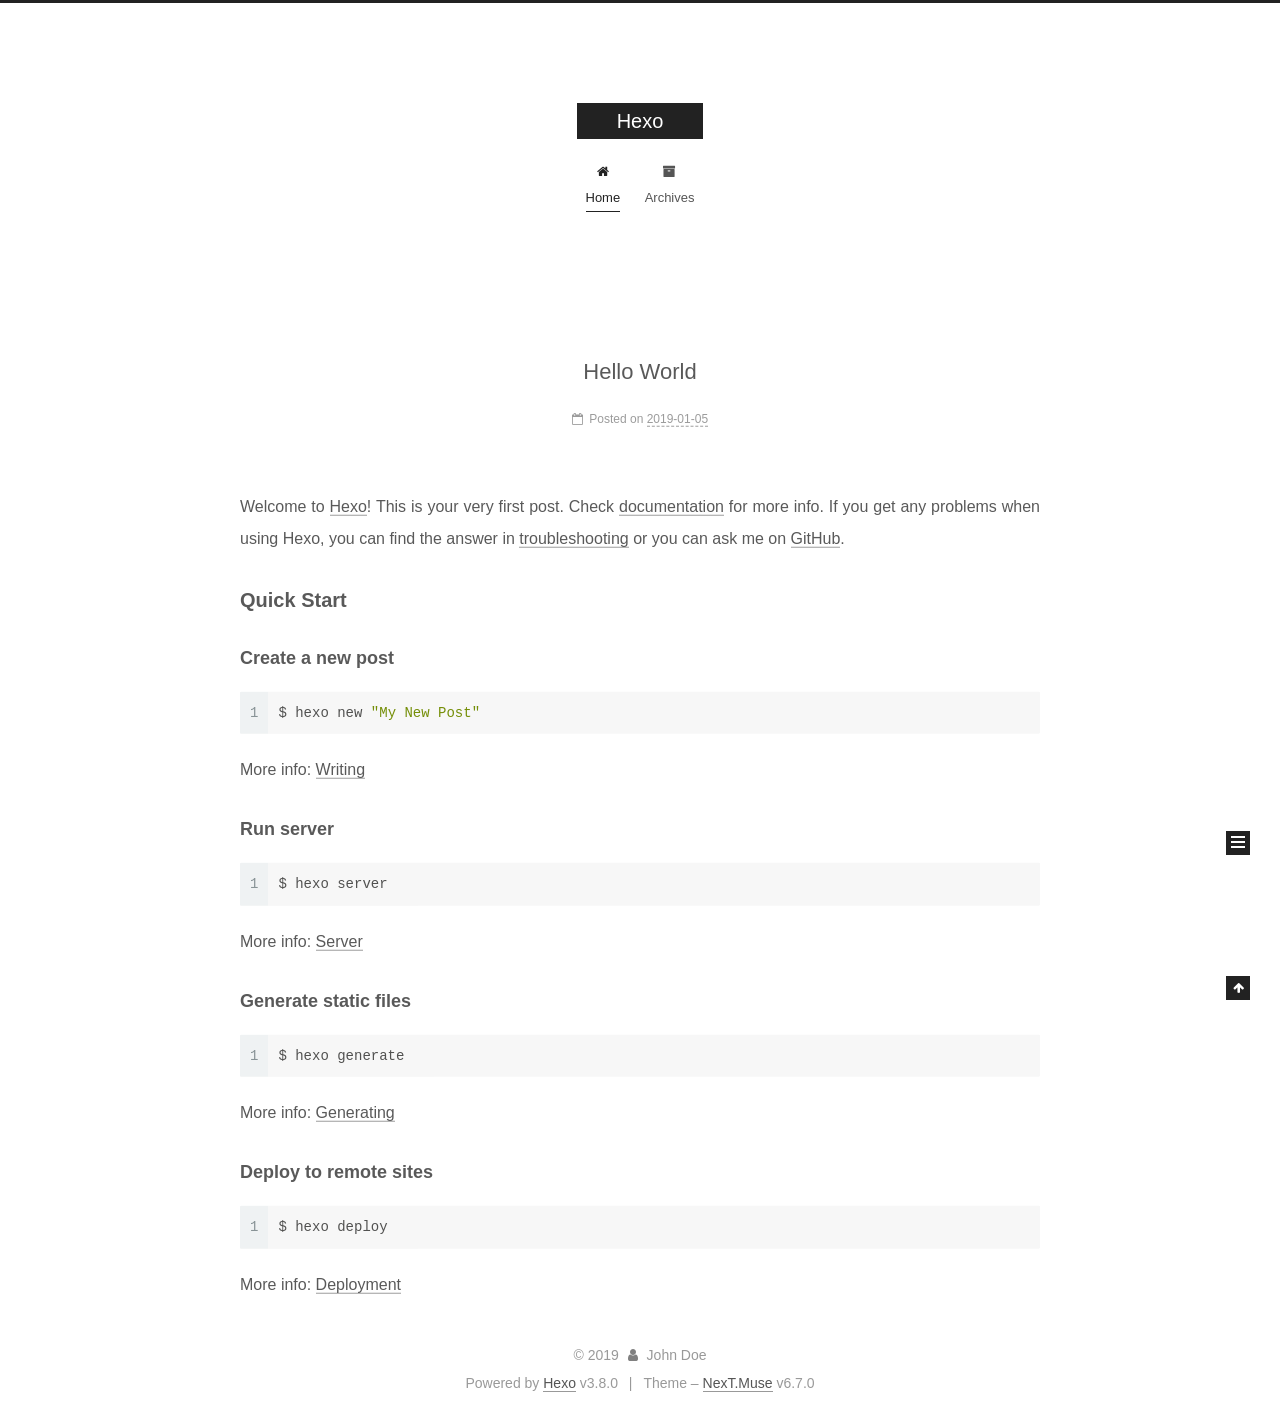
==== index.html @ eac7c45c "Site updated: 2019-01-05 22:39:52" ====
<!DOCTYPE html>












  


<html class="theme-next muse use-motion" lang="">
<head><meta name="generator" content="Hexo 3.8.0">
  <meta charset="UTF-8">
<meta http-equiv="X-UA-Compatible" content="IE=edge">
<meta name="viewport" content="width=device-width, initial-scale=1, maximum-scale=2">
<meta name="theme-color" content="#222">


























<link rel="stylesheet" href="/lib/font-awesome/css/font-awesome.min.css?v=4.6.2">

<link rel="stylesheet" href="/css/main.css?v=6.7.0">


  <link rel="apple-touch-icon" sizes="180x180" href="/images/apple-touch-icon-next.png?v=6.7.0">


  <link rel="icon" type="image/png" sizes="32x32" href="/images/favicon-32x32-next.png?v=6.7.0">


  <link rel="icon" type="image/png" sizes="16x16" href="/images/favicon-16x16-next.png?v=6.7.0">


  <link rel="mask-icon" href="/images/logo.svg?v=6.7.0" color="#222">







<script id="hexo.configurations">
  var NexT = window.NexT || {};
  var CONFIG = {
    root: '/',
    scheme: 'Muse',
    version: '6.7.0',
    sidebar: {"position":"left","display":"post","offset":12,"b2t":false,"scrollpercent":false,"onmobile":false},
    fancybox: false,
    fastclick: false,
    lazyload: false,
    tabs: true,
    motion: {"enable":true,"async":false,"transition":{"post_block":"fadeIn","post_header":"slideDownIn","post_body":"slideDownIn","coll_header":"slideLeftIn","sidebar":"slideUpIn"}},
    algolia: {
      applicationID: '',
      apiKey: '',
      indexName: '',
      hits: {"per_page":10},
      labels: {"input_placeholder":"Search for Posts","hits_empty":"We didn't find any results for the search: ${query}","hits_stats":"${hits} results found in ${time} ms"}
    }
  };
</script>


  




  <meta property="og:type" content="website">
<meta property="og:title" content="Hexo">
<meta property="og:url" content="http://yoursite.com/index.html">
<meta property="og:site_name" content="Hexo">
<meta property="og:locale" content="default">
<meta name="twitter:card" content="summary">
<meta name="twitter:title" content="Hexo">






  <link rel="canonical" href="http://yoursite.com/">



<script id="page.configurations">
  CONFIG.page = {
    sidebar: "",
  };
</script>

  <title>Hexo</title>
  












  <noscript>
  <style>
  .use-motion .motion-element,
  .use-motion .brand,
  .use-motion .menu-item,
  .sidebar-inner,
  .use-motion .post-block,
  .use-motion .pagination,
  .use-motion .comments,
  .use-motion .post-header,
  .use-motion .post-body,
  .use-motion .collection-title { opacity: initial; }

  .use-motion .logo,
  .use-motion .site-title,
  .use-motion .site-subtitle {
    opacity: initial;
    top: initial;
  }

  .use-motion .logo-line-before i { left: initial; }
  .use-motion .logo-line-after i { right: initial; }
  </style>
</noscript>

</head>

<body itemscope="" itemtype="http://schema.org/WebPage" lang="default">

  
  
    
  

  <div class="container sidebar-position-left 
  page-home">
    <div class="headband"></div>

    <header id="header" class="header" itemscope="" itemtype="http://schema.org/WPHeader">
      <div class="header-inner"><div class="site-brand-wrapper">
  <div class="site-meta">
    

    <div class="custom-logo-site-title">
      <a href="/" class="brand" rel="start">
        <span class="logo-line-before"><i></i></span>
        <span class="site-title">Hexo</span>
        <span class="logo-line-after"><i></i></span>
      </a>
    </div>
    
    
  </div>

  <div class="site-nav-toggle">
    <button aria-label="Toggle navigation bar">
      <span class="btn-bar"></span>
      <span class="btn-bar"></span>
      <span class="btn-bar"></span>
    </button>
  </div>
</div>



<nav class="site-nav">
  
    <ul id="menu" class="menu">
      
        
        
        
          
          <li class="menu-item menu-item-home menu-item-active">

    
    
    
      
    

    

    <a href="/" rel="section"><i class="menu-item-icon fa fa-fw fa-home"></i> <br>Home</a>

  </li>
        
        
        
          
          <li class="menu-item menu-item-archives">

    
    
    
      
    

    

    <a href="/archives/" rel="section"><i class="menu-item-icon fa fa-fw fa-archive"></i> <br>Archives</a>

  </li>

      
      
    </ul>
  

  
    

  

  
</nav>



  



</div>
    </header>

    


    <main id="main" class="main">
      <div class="main-inner">
        <div class="content-wrap">
          
          <div id="content" class="content">
            
  <section id="posts" class="posts-expand">
    
      

  

  
  
  

  

  <article class="post post-type-normal" itemscope="" itemtype="http://schema.org/Article">
  
  
  
  <div class="post-block">
    <link itemprop="mainEntityOfPage" href="http://yoursite.com/2019/01/05/hello-world/">

    <span hidden itemprop="author" itemscope="" itemtype="http://schema.org/Person">
      <meta itemprop="name" content="John Doe">
      <meta itemprop="description" content="">
      <meta itemprop="image" content="/images/avatar.gif">
    </span>

    <span hidden itemprop="publisher" itemscope="" itemtype="http://schema.org/Organization">
      <meta itemprop="name" content="Hexo">
    </span>

    
      <header class="post-header">

        
        
          <h1 class="post-title" itemprop="name headline">
                
                
                <a href="/2019/01/05/hello-world/" class="post-title-link" itemprop="url">Hello World</a>
              
            
          </h1>
        

        <div class="post-meta">
          <span class="post-time">

            
            
            

            
              <span class="post-meta-item-icon">
                <i class="fa fa-calendar-o"></i>
              </span>
              
                <span class="post-meta-item-text">Posted on</span>
              

              
                
              

              <time title="Created: 2019-01-05 22:12:46" itemprop="dateCreated datePublished" datetime="2019-01-05T22:12:46+08:00">2019-01-05</time>
            

            
          </span>

          

          
            
          

          
          

          

          

          

        </div>
      </header>
    

    
    
    
    <div class="post-body" itemprop="articleBody">

      
      

      
        
          
            <p>Welcome to <a href="https://hexo.io/" target="_blank" rel="noopener">Hexo</a>! This is your very first post. Check <a href="https://hexo.io/docs/" target="_blank" rel="noopener">documentation</a> for more info. If you get any problems when using Hexo, you can find the answer in <a href="https://hexo.io/docs/troubleshooting.html" target="_blank" rel="noopener">troubleshooting</a> or you can ask me on <a href="https://github.com/hexojs/hexo/issues" target="_blank" rel="noopener">GitHub</a>.</p>
<h2 id="Quick-Start"><a href="#Quick-Start" class="headerlink" title="Quick Start"></a>Quick Start</h2><h3 id="Create-a-new-post"><a href="#Create-a-new-post" class="headerlink" title="Create a new post"></a>Create a new post</h3><figure class="highlight bash"><table><tr><td class="gutter"><pre><span class="line">1</span><br></pre></td><td class="code"><pre><span class="line">$ hexo new <span class="string">"My New Post"</span></span><br></pre></td></tr></table></figure>
<p>More info: <a href="https://hexo.io/docs/writing.html" target="_blank" rel="noopener">Writing</a></p>
<h3 id="Run-server"><a href="#Run-server" class="headerlink" title="Run server"></a>Run server</h3><figure class="highlight bash"><table><tr><td class="gutter"><pre><span class="line">1</span><br></pre></td><td class="code"><pre><span class="line">$ hexo server</span><br></pre></td></tr></table></figure>
<p>More info: <a href="https://hexo.io/docs/server.html" target="_blank" rel="noopener">Server</a></p>
<h3 id="Generate-static-files"><a href="#Generate-static-files" class="headerlink" title="Generate static files"></a>Generate static files</h3><figure class="highlight bash"><table><tr><td class="gutter"><pre><span class="line">1</span><br></pre></td><td class="code"><pre><span class="line">$ hexo generate</span><br></pre></td></tr></table></figure>
<p>More info: <a href="https://hexo.io/docs/generating.html" target="_blank" rel="noopener">Generating</a></p>
<h3 id="Deploy-to-remote-sites"><a href="#Deploy-to-remote-sites" class="headerlink" title="Deploy to remote sites"></a>Deploy to remote sites</h3><figure class="highlight bash"><table><tr><td class="gutter"><pre><span class="line">1</span><br></pre></td><td class="code"><pre><span class="line">$ hexo deploy</span><br></pre></td></tr></table></figure>
<p>More info: <a href="https://hexo.io/docs/deployment.html" target="_blank" rel="noopener">Deployment</a></p>

          
        
      
    </div>

    

    
    
    

    

    
      
    
    

    

    <footer class="post-footer">
      

      

      

      
      
        <div class="post-eof"></div>
      
    </footer>
  </div>
  
  
  
  </article>


    
  </section>

  


          </div>
          

        </div>
        
          
  
  <div class="sidebar-toggle">
    <div class="sidebar-toggle-line-wrap">
      <span class="sidebar-toggle-line sidebar-toggle-line-first"></span>
      <span class="sidebar-toggle-line sidebar-toggle-line-middle"></span>
      <span class="sidebar-toggle-line sidebar-toggle-line-last"></span>
    </div>
  </div>

  <aside id="sidebar" class="sidebar">
    
    <div class="sidebar-inner">

      

      

      <div class="site-overview-wrap sidebar-panel sidebar-panel-active">
        <div class="site-overview">
          <div class="site-author motion-element" itemprop="author" itemscope="" itemtype="http://schema.org/Person">
            
              <p class="site-author-name" itemprop="name">John Doe</p>
              <p class="site-description motion-element" itemprop="description"></p>
          </div>

          
            <nav class="site-state motion-element">
              
                <div class="site-state-item site-state-posts">
                
                  <a href="/archives/">
                
                    <span class="site-state-item-count">1</span>
                    <span class="site-state-item-name">posts</span>
                  </a>
                </div>
              

              

              
            </nav>
          

          

          

          

          
          

          
            
          
          

        </div>
      </div>

      

      

    </div>
  </aside>


        
      </div>
    </main>

    <footer id="footer" class="footer">
      <div class="footer-inner">
        <div class="copyright">&copy; <span itemprop="copyrightYear">2019</span>
  <span class="with-love" id="animate">
    <i class="fa fa-user"></i>
  </span>
  <span class="author" itemprop="copyrightHolder">John Doe</span>

  

  
</div>


  <div class="powered-by">Powered by <a href="https://hexo.io" class="theme-link" rel="noopener" target="_blank">Hexo</a> v3.8.0</div>



  <span class="post-meta-divider">|</span>



  <div class="theme-info">Theme – <a href="https://theme-next.org" class="theme-link" rel="noopener" target="_blank">NexT.Muse</a> v6.7.0</div>




        







        
      </div>
    </footer>

    
      <div class="back-to-top">
        <i class="fa fa-arrow-up"></i>
        
      </div>
    

    

    

    
  </div>

  

<script>
  if (Object.prototype.toString.call(window.Promise) !== '[object Function]') {
    window.Promise = null;
  }
</script>


























  
  <script src="/lib/jquery/index.js?v=2.1.3"></script>

  
  <script src="/lib/velocity/velocity.min.js?v=1.2.1"></script>

  
  <script src="/lib/velocity/velocity.ui.min.js?v=1.2.1"></script>


  


  <script src="/js/src/utils.js?v=6.7.0"></script>

  <script src="/js/src/motion.js?v=6.7.0"></script>



  
  

  

  


  <script src="/js/src/bootstrap.js?v=6.7.0"></script>



  



  











  





  

  

  

  

  

  

  

  

  

  

  

  

  

</body>
</html>
---- css/main.css ----
/* normalize.css v3.0.2 | MIT License | git.io/normalize */
html {
  font-family: sans-serif; /* 1 */
  -ms-text-size-adjust: 100%; /* 2 */
  -webkit-text-size-adjust: 100%; /* 2 */
}
body {
  margin: 0;
}
article,
aside,
details,
figcaption,
figure,
footer,
header,
hgroup,
main,
menu,
nav,
section,
summary {
  display: block;
}
audio,
canvas,
progress,
video {
  display: inline-block; /* 1 */
  vertical-align: baseline; /* 2 */
}
audio:not([controls]) {
  display: none;
  height: 0;
}
[hidden],
template {
  display: none;
}
a {
  background-color: transparent;
}
a:active,
a:hover {
  outline: 0;
}
abbr[title] {
  border-bottom: 1px dotted;
}
b,
strong {
  font-weight: bold;
}
dfn {
  font-style: italic;
}
h1 {
  font-size: 2em;
  margin: 0.67em 0;
}
mark {
  background: #ff0;
  color: #000;
}
small {
  font-size: 80%;
}
sub,
sup {
  font-size: 75%;
  line-height: 0;
  position: relative;
  vertical-align: baseline;
}
sup {
  top: -0.5em;
}
sub {
  bottom: -0.25em;
}
img {
  border: 0;
}
svg:not(:root) {
  overflow: hidden;
}
figure {
  margin: 1em 40px;
}
hr {
  -moz-box-sizing: content-box;
  box-sizing: content-box;
  height: 0;
}
pre {
  overflow: auto;
}
code,
kbd,
pre,
samp {
  font-family: monospace, monospace;
  font-size: 1em;
}
button,
input,
optgroup,
select,
textarea {
  color: inherit; /* 1 */
  font: inherit; /* 2 */
  margin: 0; /* 3 */
}
button {
  overflow: visible;
}
button,
select {
  text-transform: none;
}
button,
html input[type="button"],
input[type="reset"],
input[type="submit"] {
  -webkit-appearance: button; /* 2 */
  cursor: pointer; /* 3 */
}
button[disabled],
html input[disabled] {
  cursor: default;
}
button::-moz-focus-inner,
input::-moz-focus-inner {
  border: 0;
  padding: 0;
}
input {
  line-height: normal;
}
input[type="checkbox"],
input[type="radio"] {
  box-sizing: border-box; /* 1 */
  padding: 0; /* 2 */
}
input[type="number"]::-webkit-inner-spin-button,
input[type="number"]::-webkit-outer-spin-button {
  height: auto;
}
input[type="search"] {
  -webkit-appearance: textfield; /* 1 */
  -moz-box-sizing: content-box;
  -webkit-box-sizing: content-box; /* 2 */
  box-sizing: content-box;
}
input[type="search"]::-webkit-search-cancel-button,
input[type="search"]::-webkit-search-decoration {
  -webkit-appearance: none;
}
fieldset {
  border: 1px solid #c0c0c0;
  margin: 0 2px;
  padding: 0.35em 0.625em 0.75em;
}
legend {
  border: 0; /* 1 */
  padding: 0; /* 2 */
}
textarea {
  overflow: auto;
}
optgroup {
  font-weight: bold;
}
table {
  border-collapse: collapse;
  border-spacing: 0;
}
td,
th {
  padding: 0;
}
::selection {
  background: #262a30;
  color: #fff;
}
body {
  position: relative;
  font-family: 'Lato', "PingFang SC", "Microsoft YaHei", sans-serif;
  font-size: 14px;
  line-height: 2;
  color: #555;
  background: #fff;
}
@media (max-width: 767px) {
  body {
    padding-right: 0 !important;
  }
}
@media (min-width: 768px) and (max-width: 991px) {
  body {
    padding-right: 0 !important;
  }
}
@media (min-width: 1200px) {
  body {
    font-size: 16px;
  }
}
h1,
h2,
h3,
h4,
h5,
h6 {
  margin: 0;
  padding: 0;
  font-weight: bold;
  line-height: 1.5;
  font-family: 'Lato', "PingFang SC", "Microsoft YaHei", sans-serif;
}
h1,
h2,
h3,
h4,
h5,
h6 {
  margin: 20px 0 15px;
}
h1 {
  font-size: 22px;
}
h1 code {
  font-size: 22px;
}
@media (max-width: 767px) {
  h1 {
    font-size: 18px;
  }
  h1 code {
    font-size: 18px;
  }
}
h2 {
  font-size: 20px;
}
h2 code {
  font-size: 20px;
}
@media (max-width: 767px) {
  h2 {
    font-size: 16px;
  }
  h2 code {
    font-size: 16px;
  }
}
h3 {
  font-size: 18px;
}
h3 code {
  font-size: 18px;
}
@media (max-width: 767px) {
  h3 {
    font-size: 14px;
  }
  h3 code {
    font-size: 14px;
  }
}
h4 {
  font-size: 16px;
}
h4 code {
  font-size: 16px;
}
@media (max-width: 767px) {
  h4 {
    font-size: 12px;
  }
  h4 code {
    font-size: 12px;
  }
}
h5 {
  font-size: 14px;
}
h5 code {
  font-size: 14px;
}
@media (max-width: 767px) {
  h5 {
    font-size: 10px;
  }
  h5 code {
    font-size: 10px;
  }
}
h6 {
  font-size: 12px;
}
h6 code {
  font-size: 12px;
}
@media (max-width: 767px) {
  h6 {
    font-size: 8px;
  }
  h6 code {
    font-size: 8px;
  }
}
p {
  margin: 0 0 20px 0;
}
a,
span.exturl {
  overflow-wrap: break-word;
  word-wrap: break-word;
  background-color: transparent;
  color: #555;
  text-decoration: none;
  outline: none;
  border-bottom: 1px solid #999;
  cursor: pointer;
}
a:hover,
span.exturl:hover {
  color: #222;
  border-bottom-color: #222;
}
blockquote {
  margin: 0;
  padding: 0;
}
img {
  display: block;
  margin: auto;
  max-width: 100%;
  height: auto;
}
hr {
  margin: 40px 0;
  height: 3px;
  border: none;
  background-color: #ddd;
  background-image: repeating-linear-gradient(-45deg, #fff, #fff 4px, transparent 4px, transparent 8px);
}
blockquote {
  padding: 0 15px;
  color: #666;
  border-left: 4px solid #ddd;
}
blockquote cite::before {
  content: "-";
  padding: 0 5px;
}
dt {
  font-weight: 700;
}
dd {
  margin: 0;
  padding: 0;
}
kbd {
  border: 1px solid #ccc;
  border-radius: 0.2em;
  box-shadow: 0.1em 0.1em 0.2em rgba(0,0,0,0.1);
  background-color: #f9f9f9;
  font-family: inherit;
  background-image: -webkit-linear-gradient(top, #eee, #fff, #eee);
  padding: 0.1em 0.3em;
  white-space: nowrap;
}
.text-left {
  text-align: left;
}
.text-center {
  text-align: center;
}
.text-right {
  text-align: right;
}
.text-justify {
  text-align: justify;
}
.text-nowrap {
  white-space: nowrap;
}
.text-lowercase {
  text-transform: lowercase;
}
.text-uppercase {
  text-transform: uppercase;
}
.text-capitalize {
  text-transform: capitalize;
}
.center-block {
  display: block;
  margin-left: auto;
  margin-right: auto;
}
.clearfix:before,
.clearfix:after {
  content: " ";
  display: table;
}
.clearfix:after {
  clear: both;
}
.pullquote {
  width: 45%;
}
.pullquote.left {
  float: left;
  margin-left: 5px;
  margin-right: 10px;
}
.pullquote.right {
  float: right;
  margin-left: 10px;
  margin-right: 5px;
}
.affix.affix.affix {
  position: fixed;
}
.translation {
  margin-top: -20px;
  font-size: 14px;
  color: #999;
}
.scrollbar-measure {
  width: 100px;
  height: 100px;
  overflow: scroll;
  position: absolute;
  top: -9999px;
}
.use-motion .motion-element {
  opacity: 0;
}
table {
  margin: 20px 0;
  width: 100%;
  border-collapse: collapse;
  border-spacing: 0;
  border: 1px solid #ddd;
  font-size: 14px;
  word-break: break-all;
}
table>tbody>tr:nth-of-type(odd) {
  background-color: #f9f9f9;
}
table>tbody>tr:hover {
  background-color: #f5f5f5;
}
caption,
th,
td {
  padding: 8px;
  text-align: left;
  vertical-align: middle;
  font-weight: normal;
}
th,
td {
  border-bottom: 3px solid #ddd;
  border-right: 1px solid #eee;
}
th {
  padding-bottom: 10px;
  font-weight: 700;
}
td {
  border-bottom-width: 1px;
}
html,
body {
  height: 100%;
}
.container {
  position: relative;
  min-height: 100%;
}
.header-inner {
  margin: 0 auto;
  padding: 100px 0 70px;
  width: 700px;
}
@media (min-width: 1200px) {
  .container .header-inner {
    width: 800px;
  }
}
@media (min-width: 1600px) {
  .container .header-inner {
    width: 900px;
  }
}
.main-inner {
  margin: 0 auto;
  width: 700px;
}
@media (min-width: 1200px) {
  .container .main-inner {
    width: 800px;
  }
}
@media (min-width: 1600px) {
  .container .main-inner {
    width: 900px;
  }
}
.footer {
  padding: 20px 0;
}
.footer-inner {
  box-sizing: border-box;
  margin: 0px auto;
  width: 700px;
}
@media (min-width: 1200px) {
  .container .footer-inner {
    width: 800px;
  }
}
@media (min-width: 1600px) {
  .container .footer-inner {
    width: 900px;
  }
}
pre,
.highlight {
  overflow: auto;
  margin: 20px 0;
  padding: 0;
  font-size: 14px;
  color: #4d4d4c;
  background: #f7f7f7;
  line-height: 1.6;
}
pre,
code {
  font-family: consolas, Menlo, "PingFang SC", "Microsoft YaHei", monospace;
}
code {
  overflow-wrap: break-word;
  word-wrap: break-word;
  padding: 2px 4px;
  color: #555;
  background: #eee;
  border-radius: 3px;
  font-size: 14px;
}
pre {
  padding: 10px;
}
pre code {
  padding: 0;
  color: #4d4d4c;
  background: none;
  text-shadow: none;
}
.highlight {
  border-radius: 1px;
}
.highlight pre {
  border: none;
  margin: 0;
  padding: 10px 0;
}
.highlight table {
  margin: 0;
  width: auto;
  border: none;
}
.highlight td {
  border: none;
  padding: 0;
}
.highlight figcaption {
  font-size: 1em;
  color: #4d4d4c;
  line-height: 1em;
  margin-bottom: 1em;
  margin: 0em;
  padding: 0.5em;
  background: #eee;
  border-bottom: 1px solid #e9e9e9;
}
.highlight figcaption:before,
.highlight figcaption:after {
  content: " ";
  display: table;
}
.highlight figcaption:after {
  clear: both;
}
.highlight figcaption a {
  float: right;
  color: #4d4d4c;
}
.highlight figcaption a:hover {
  border-bottom-color: #4d4d4c;
}
.highlight .gutter pre {
  padding-left: 10px;
  padding-right: 10px;
  color: #869194;
  text-align: right;
  background-color: #eff2f3;
}
.highlight .code pre {
  width: 100%;
  padding-left: 10px;
  padding-right: 10px;
  background-color: #f7f7f7;
}
.highlight .line {
  height: 20px;
}
.gutter {
  -webkit-user-select: none;
  -moz-user-select: none;
  -ms-user-select: none;
  user-select: none;
}
.gist table {
  width: auto;
}
.gist table td {
  border: none;
}
pre .deletion {
  background: #fdd;
}
pre .addition {
  background: #dfd;
}
pre .meta {
  color: #8959a8;
}
pre .comment {
  color: #8e908c;
}
pre .variable,
pre .attribute,
pre .tag,
pre .name,
pre .regexp,
pre .ruby .constant,
pre .xml .tag .title,
pre .xml .pi,
pre .xml .doctype,
pre .html .doctype,
pre .css .id,
pre .css .class,
pre .css .pseudo {
  color: #c82829;
}
pre .number,
pre .preprocessor,
pre .built_in,
pre .builtin-name,
pre .literal,
pre .params,
pre .constant,
pre .command {
  color: #f5871f;
}
pre .ruby .class .title,
pre .css .rules .attribute,
pre .string,
pre .symbol,
pre .value,
pre .inheritance,
pre .header,
pre .ruby .symbol,
pre .xml .cdata,
pre .special,
pre .formula {
  color: #718c00;
}
pre .title,
pre .css .hexcolor {
  color: #3e999f;
}
pre .function,
pre .python .decorator,
pre .python .title,
pre .ruby .function .title,
pre .ruby .title .keyword,
pre .perl .sub,
pre .javascript .title,
pre .coffeescript .title {
  color: #4271ae;
}
pre .keyword,
pre .javascript .function {
  color: #8959a8;
}
.posts-expand .post-body img.full-image {
  border: none;
}
.blockquote-center,
.page-home .post-type-quote blockquote,
.page-post-detail .post-type-quote blockquote {
  position: relative;
  margin: 40px 0;
  padding: 0;
  border-left: none;
  text-align: center;
}
.blockquote-center::before,
.page-home .post-type-quote blockquote::before,
.page-post-detail .post-type-quote blockquote::before,
.blockquote-center::after,
.page-home .post-type-quote blockquote::after,
.page-post-detail .post-type-quote blockquote::after {
  position: absolute;
  content: ' ';
  display: block;
  width: 100%;
  height: 24px;
  opacity: 0.2;
  background-repeat: no-repeat;
  background-position: 0 -6px;
  background-size: 22px 22px;
}
.blockquote-center::before,
.page-home .post-type-quote blockquote::before,
.page-post-detail .post-type-quote blockquote::before {
  top: -20px;
  background-image: url("../images/quote-l.svg");
  border-top: 1px solid #ccc;
}
.blockquote-center::after,
.page-home .post-type-quote blockquote::after,
.page-post-detail .post-type-quote blockquote::after {
  bottom: -20px;
  background-image: url("../images/quote-r.svg");
  border-bottom: 1px solid #ccc;
  background-position: 100% 8px;
}
.blockquote-center p,
.page-home .post-type-quote blockquote p,
.page-post-detail .post-type-quote blockquote p,
.blockquote-center div,
.page-home .post-type-quote blockquote div,
.page-post-detail .post-type-quote blockquote div {
  text-align: center;
}
.post .post-body .group-picture img {
  box-sizing: border-box;
  padding: 0 3px;
  border: none;
}
.post .group-picture-row {
  overflow: hidden;
  margin-top: 6px;
}
.post .group-picture-row:first-child {
  margin-top: 0;
}
.post .group-picture-column {
  float: left;
}
.page-post-detail .post-body .group-picture-column {
  float: none;
  margin-top: 10px;
  width: auto !important;
}
.page-post-detail .post-body .group-picture-column img {
  margin: 0 auto;
}
.page-archive .group-picture-container {
  overflow: hidden;
}
.page-archive .group-picture-row {
  float: left;
}
.page-archive .group-picture-row:first-child {
  margin-top: 6px;
}
.page-archive .group-picture-column {
  max-width: 150px;
  max-height: 150px;
}
.post-body .note {
  position: relative;
  padding: 15px;
  margin-bottom: 20px;
  border: 1px solid #eee;
  border-left-width: 5px;
  border-radius: 3px;
}
.post-body .note h2,
.post-body .note h3,
.post-body .note h4,
.post-body .note h5,
.post-body .note h6 {
  margin-top: 0;
  margin-bottom: 0;
  border-bottom: initial;
  padding-top: 0 !important;
}
.post-body .note p:first-child,
.post-body .note ul:first-child,
.post-body .note ol:first-child,
.post-body .note table:first-child,
.post-body .note pre:first-child,
.post-body .note blockquote:first-child {
  margin-top: 0;
}
.post-body .note p:last-child,
.post-body .note ul:last-child,
.post-body .note ol:last-child,
.post-body .note table:last-child,
.post-body .note pre:last-child,
.post-body .note blockquote:last-child {
  margin-bottom: 0;
}
.post-body .note.default {
  border-left-color: #777;
}
.post-body .note.default h2,
.post-body .note.default h3,
.post-body .note.default h4,
.post-body .note.default h5,
.post-body .note.default h6 {
  color: #777;
}
.post-body .note.primary {
  border-left-color: #6f42c1;
}
.post-body .note.primary h2,
.post-body .note.primary h3,
.post-body .note.primary h4,
.post-body .note.primary h5,
.post-body .note.primary h6 {
  color: #6f42c1;
}
.post-body .note.info {
  border-left-color: #428bca;
}
.post-body .note.info h2,
.post-body .note.info h3,
.post-body .note.info h4,
.post-body .note.info h5,
.post-body .note.info h6 {
  color: #428bca;
}
.post-body .note.success {
  border-left-color: #5cb85c;
}
.post-body .note.success h2,
.post-body .note.success h3,
.post-body .note.success h4,
.post-body .note.success h5,
.post-body .note.success h6 {
  color: #5cb85c;
}
.post-body .note.warning {
  border-left-color: #f0ad4e;
}
.post-body .note.warning h2,
.post-body .note.warning h3,
.post-body .note.warning h4,
.post-body .note.warning h5,
.post-body .note.warning h6 {
  color: #f0ad4e;
}
.post-body .note.danger {
  border-left-color: #d9534f;
}
.post-body .note.danger h2,
.post-body .note.danger h3,
.post-body .note.danger h4,
.post-body .note.danger h5,
.post-body .note.danger h6 {
  color: #d9534f;
}
.post-body .label {
  display: inline;
  padding: 0 2px;
  white-space: nowrap;
}
.post-body .label.default {
  background-color: #f0f0f0;
}
.post-body .label.primary {
  background-color: #efe6f7;
}
.post-body .label.info {
  background-color: #e5f2f8;
}
.post-body .label.success {
  background-color: #e7f4e9;
}
.post-body .label.warning {
  background-color: #fcf6e1;
}
.post-body .label.danger {
  background-color: #fae8eb;
}
.post-body .tabs {
  position: relative;
  display: block;
  margin-bottom: 20px;
  padding-top: 10px;
}
.post-body .tabs ul.nav-tabs {
  margin: 0;
  padding: 0;
  display: flex;
  margin-bottom: -1px;
}
@media (max-width: 413px) {
  .post-body .tabs ul.nav-tabs {
    display: block;
    margin-bottom: 5px;
  }
}
.post-body .tabs ul.nav-tabs li.tab {
  list-style-type: none !important;
  margin: 0 0.25em 0 0;
  border-top: 3px solid transparent;
  border-left: 1px solid transparent;
  border-right: 1px solid transparent;
}
@media (max-width: 413px) {
  .post-body .tabs ul.nav-tabs li.tab {
    margin: initial;
    border-top: 1px solid transparent;
    border-left: 3px solid transparent;
    border-right: 1px solid transparent;
    border-bottom: 1px solid transparent;
  }
}
.post-body .tabs ul.nav-tabs li.tab a {
  outline: 0;
  border-bottom: initial;
  display: block;
  line-height: 1.8em;
  padding: 0.25em 0.75em;
  transition-duration: 0.2s;
  transition-timing-function: ease-out;
  transition-delay: 0s;
}
.post-body .tabs ul.nav-tabs li.tab a i {
  width: 1.285714285714286em;
}
.post-body .tabs ul.nav-tabs li.tab.active {
  border-top: 3px solid #fc6423;
  border-left: 1px solid #ddd;
  border-right: 1px solid #ddd;
  background-color: #fff;
}
@media (max-width: 413px) {
  .post-body .tabs ul.nav-tabs li.tab.active {
    border-top: 1px solid #ddd;
    border-left: 3px solid #fc6423;
    border-right: 1px solid #ddd;
    border-bottom: 1px solid #ddd;
  }
}
.post-body .tabs ul.nav-tabs li.tab.active a {
  cursor: default;
  color: #555;
}
.post-body .tabs .tab-content {
  background-color: #fff;
}
.post-body .tabs .tab-content .tab-pane {
  border: 1px solid #ddd;
  padding: 20px 20px 0 20px;
}
.post-body .tabs .tab-content .tab-pane:not(.active) {
  display: none !important;
}
.post-body .tabs .tab-content .tab-pane.active {
  display: block !important;
}
.btn {
  display: inline-block;
  padding: 0 20px;
  font-size: 14px;
  color: #fff;
  background: #222;
  border: 2px solid #222;
  text-decoration: none;
  border-radius: 0;
  transition-property: background-color;
  transition-duration: 0.2s;
  transition-timing-function: ease-in-out;
  transition-delay: 0s;
  line-height: 2;
}
.btn:hover {
  border-color: #222;
  color: #222;
  background: #fff;
}
.btn +.btn {
  margin: 0 0 8px 8px;
}
.btn .fa-fw {
  width: 1.285714285714286em;
  text-align: left;
}
.btn-bar {
  display: block;
  width: 22px;
  height: 2px;
  background: #555;
  border-radius: 1px;
}
.btn-bar+.btn-bar {
  margin-top: 4px;
}
.pagination {
  margin: 120px 0 40px;
  text-align: center;
  border-top: 1px solid #eee;
}
.page-number-basic,
.pagination .prev,
.pagination .next,
.pagination .page-number,
.pagination .space {
  display: inline-block;
  position: relative;
  top: -1px;
  margin: 0 10px;
  padding: 0 11px;
}
@media (max-width: 767px) {
  .page-number-basic,
  .pagination .prev,
  .pagination .next,
  .pagination .page-number,
  .pagination .space {
    margin: 0 5px;
  }
}
.pagination .prev,
.pagination .next,
.pagination .page-number {
  border-bottom: 0;
  border-top: 1px solid #eee;
  transition-property: border-color;
  transition-duration: 0.2s;
  transition-timing-function: ease-in-out;
  transition-delay: 0s;
}
.pagination .prev:hover,
.pagination .next:hover,
.pagination .page-number:hover {
  border-top-color: #222;
}
.pagination .space {
  padding: 0;
  margin: 0;
}
.pagination .prev {
  margin-left: 0;
}
.pagination .next {
  margin-right: 0;
}
.pagination .page-number.current {
  color: #fff;
  background: #ccc;
  border-top-color: #ccc;
}
@media (max-width: 767px) {
  .pagination {
    border-top: none;
  }
  .pagination .prev,
  .pagination .next,
  .pagination .page-number {
    margin-bottom: 10px;
    border-top: 0;
    border-bottom: 1px solid #eee;
    padding: 0 10px;
  }
  .pagination .prev:hover,
  .pagination .next:hover,
  .pagination .page-number:hover {
    border-bottom-color: #222;
  }
}
.comments {
  margin: 60px 20px 0;
}
.tag-cloud {
  text-align: center;
}
.tag-cloud a {
  display: inline-block;
  margin: 10px;
}
.tag-cloud a:hover {
  color: #222 !important;
}
.back-to-top {
  box-sizing: border-box;
  position: fixed;
  bottom: -100px;
  right: 30px;
  z-index: 1050;
  padding: 0 6px;
  width: 24px;
  background: #222;
  font-size: 12px;
  opacity: 1;
  color: #fff;
  cursor: pointer;
  text-align: center;
  -webkit-transform: translateZ(0);
  transition-property: bottom;
  transition-duration: 0.2s;
  transition-timing-function: ease-in-out;
  transition-delay: 0s;
}
@media (min-width: 768px) and (max-width: 991px) {
  .back-to-top {
    display: none !important;
  }
}
@media (max-width: 767px) {
  .back-to-top {
    display: none !important;
  }
}
.back-to-top.back-to-top-on {
  bottom: 19px;
}
.header {
  background: transparent;
}
.header-inner {
  position: relative;
}
.headband {
  height: 3px;
  background: #222;
}
.site-meta {
  margin: 0;
  text-align: center;
}
@media (max-width: 767px) {
  .site-meta {
    text-align: center;
  }
}
.brand {
  position: relative;
  display: inline-block;
  padding: 0 40px;
  color: #fff;
  background: #222;
  border-bottom: none;
}
.brand:hover {
  color: #fff;
}
.logo {
  display: inline-block;
  margin-right: 5px;
  line-height: 36px;
  vertical-align: top;
}
.site-title {
  display: inline-block;
  vertical-align: top;
  line-height: 36px;
  font-size: 20px;
  font-weight: normal;
  font-family: 'Lato', "PingFang SC", "Microsoft YaHei", sans-serif;
}
.site-subtitle {
  margin-top: 10px;
  font-size: 13px;
  color: #999;
}
.use-motion .brand {
  opacity: 0;
}
.use-motion .logo,
.use-motion .site-title,
.use-motion .site-subtitle,
.use-motion .custom-logo-image {
  opacity: 0;
  position: relative;
  top: -10px;
}
.site-nav-toggle {
  display: none;
  position: absolute;
  top: 10px;
  left: 10px;
}
@media (max-width: 767px) {
  .site-nav-toggle {
    display: block;
  }
}
.site-nav-toggle button {
  margin-top: 2px;
  padding: 9px 10px;
  background: transparent;
  border: none;
}
@media (max-width: 767px) {
  .site-nav {
    display: none;
    margin: 0 -10px;
    padding: 0 10px;
    clear: both;
    border-top: 1px solid #ddd;
  }
}
@media (min-width: 768px) and (max-width: 991px) {
  .site-nav {
    display: block !important;
  }
}
@media (min-width: 992px) {
  .site-nav {
    display: block !important;
  }
}
.menu {
  margin-top: 20px;
  padding-left: 0;
  text-align: center;
}
.menu .menu-item {
  display: inline-block;
  margin: 0 10px;
  list-style: none;
}
@media screen and (max-width: 767px) {
  .menu .menu-item {
    margin-top: 10px;
  }
}
.menu .menu-item a,
.menu .menu-item span.exturl {
  display: block;
  font-size: 13px;
  line-height: inherit;
  border-bottom: 1px solid transparent;
  transition-property: border-color;
  transition-duration: 0.2s;
  transition-timing-function: ease-in-out;
  transition-delay: 0s;
}
.menu .menu-item a:hover,
.menu .menu-item span.exturl:hover {
  border-bottom-color: #222;
}
.menu .menu-item .fa {
  margin-right: 5px;
}
.use-motion .menu-item {
  opacity: 0;
}
.post-body {
  overflow-wrap: break-word;
  word-wrap: break-word;
  font-family: 'Lato', "PingFang SC", "Microsoft YaHei", sans-serif;
}
.post-body .exturl .fa {
  font-size: 14px;
  margin-left: 4px;
}
.post-body .fancybox img {
  display: block !important;
  margin: 0 auto;
  cursor: pointer;
  cursor: zoom-in;
  cursor: -webkit-zoom-in;
}
.post-body .image-caption,
.post-body .figure .caption {
  margin: -20px auto 15px;
  text-align: center;
  font-size: 14px;
  color: #999;
  font-weight: bold;
  line-height: 1;
}
.post-sticky-flag {
  display: inline-block;
  font-size: 16px;
  -ms-transform: rotate(30deg);
  -webkit-transform: rotate(30deg);
  -moz-transform: rotate(30deg);
  -ms-transform: rotate(30deg);
  -o-transform: rotate(30deg);
  transform: rotate(30deg);
}
.use-motion .post-block,
.use-motion .pagination,
.use-motion .comments {
  opacity: 0;
}
.use-motion .post-header {
  opacity: 0;
}
.use-motion .post-body {
  opacity: 0;
}
.use-motion .collection-title {
  opacity: 0;
}
.posts-expand {
  padding-top: 40px;
}
@media (max-width: 767px) {
  .posts-expand {
    margin: 0 20px;
  }
  .post-body pre .gutter pre {
    padding-right: 10px;
  }
  .post-body .highlight {
    margin-left: 0px;
    margin-right: 0px;
    padding: 0;
  }
  .post-body .highlight .gutter pre {
    padding-right: 10px;
  }
}
@media (min-width: 992px) {
  .posts-expand .post-body {
    text-align: justify;
  }
}
.posts-expand .post-body h2,
.posts-expand .post-body h3,
.posts-expand .post-body h4,
.posts-expand .post-body h5,
.posts-expand .post-body h6 {
  padding-top: 10px;
}
.posts-expand .post-body h2 .header-anchor,
.posts-expand .post-body h3 .header-anchor,
.posts-expand .post-body h4 .header-anchor,
.posts-expand .post-body h5 .header-anchor,
.posts-expand .post-body h6 .header-anchor {
  float: right;
  margin-left: 10px;
  color: #ccc;
  border-bottom-style: none;
  visibility: hidden;
}
.posts-expand .post-body h2 .header-anchor:hover,
.posts-expand .post-body h3 .header-anchor:hover,
.posts-expand .post-body h4 .header-anchor:hover,
.posts-expand .post-body h5 .header-anchor:hover,
.posts-expand .post-body h6 .header-anchor:hover {
  color: inherit;
}
.posts-expand .post-body h2:hover .header-anchor,
.posts-expand .post-body h3:hover .header-anchor,
.posts-expand .post-body h4:hover .header-anchor,
.posts-expand .post-body h5:hover .header-anchor,
.posts-expand .post-body h6:hover .header-anchor {
  visibility: visible;
}
.posts-expand .post-body ul li {
  list-style: circle;
}
.posts-expand .post-body img {
  box-sizing: border-box;
  margin: auto;
  padding: 3px;
  border: 1px solid #ddd;
}
.posts-expand .post-body .fancybox img {
  margin: 0 auto 25px;
}
.posts-expand .post-body img {
  margin: 0 auto 25px;
}
@media (max-width: 767px) {
  .posts-collapse {
    margin: 0 20px;
  }
  .posts-collapse .post-title,
  .posts-collapse .post-meta {
    display: block;
    width: auto;
    text-align: left;
  }
}
.posts-collapse {
  position: relative;
  z-index: 1010;
  margin-left: 55px;
}
.posts-collapse::after {
  content: " ";
  position: absolute;
  top: 20px;
  left: 0;
  margin-left: -2px;
  width: 4px;
  height: 100%;
  background: #f5f5f5;
  z-index: -1;
}
@media (max-width: 767px) {
  .posts-collapse {
    margin: 0 20px;
  }
}
.posts-collapse .collection-title {
  position: relative;
  margin: 60px 0;
}
.posts-collapse .collection-title h1,
.posts-collapse .collection-title h2 {
  margin-left: 20px;
}
.posts-collapse .collection-title small {
  color: #bbb;
  margin-left: 5px;
}
.posts-collapse .collection-title::before {
  content: " ";
  position: absolute;
  left: 0;
  top: 50%;
  margin-left: -4px;
  margin-top: -4px;
  width: 8px;
  height: 8px;
  background: #bbb;
  border-radius: 50%;
}
.posts-collapse .post {
  margin: 30px 0;
}
.posts-collapse .post-header {
  position: relative;
  transition-duration: 0.2s;
  transition-timing-function: ease-in-out;
  transition-delay: 0s;
  transition-property: border;
  border-bottom: 1px dashed #ccc;
}
.posts-collapse .post-header::before {
  content: " ";
  position: absolute;
  left: 0;
  top: 12px;
  width: 6px;
  height: 6px;
  margin-left: -4px;
  background: #bbb;
  border-radius: 50%;
  border: 1px solid #fff;
  transition-duration: 0.2s;
  transition-timing-function: ease-in-out;
  transition-delay: 0s;
  transition-property: background;
}
.posts-collapse .post-header:hover {
  border-bottom-color: #666;
}
.posts-collapse .post-header:hover::before {
  background: #222;
}
.posts-collapse .post-meta {
  position: absolute;
  font-size: 12px;
  left: 20px;
  top: 5px;
}
.posts-collapse .post-comments-count {
  display: none;
}
.posts-collapse .post-title {
  margin-left: 60px;
  font-size: 16px;
  font-weight: normal;
  line-height: inherit;
}
.posts-collapse .post-title::after {
  margin-left: 3px;
  opacity: 0.6;
}
.posts-collapse .post-title a,
.posts-collapse .post-title span.exturl {
  color: #666;
  border-bottom: none;
}
.page-home .post-type-quote .post-header,
.page-post-detail .post-type-quote .post-header,
.page-home .post-type-quote .post-tags,
.page-post-detail .post-type-quote .post-tags {
  display: none;
}
.posts-expand .post-title {
  overflow-wrap: break-word;
  word-wrap: break-word;
  text-align: center;
  font-weight: 400;
}
.posts-expand .post-title-link {
  display: inline-block;
  position: relative;
  color: #555;
  border-bottom: none;
  line-height: 1.2;
  vertical-align: top;
}
.posts-expand .post-title-link::before {
  content: "";
  position: absolute;
  width: 100%;
  height: 2px;
  bottom: 0;
  left: 0;
  background-color: #000;
  visibility: hidden;
  -webkit-transform: scaleX(0);
  -moz-transform: scaleX(0);
  -ms-transform: scaleX(0);
  -o-transform: scaleX(0);
  transform: scaleX(0);
  transition-duration: 0.2s;
  transition-timing-function: ease-in-out;
  transition-delay: 0s;
}
.posts-expand .post-title-link:hover::before {
  visibility: visible;
  -webkit-transform: scaleX(1);
  -moz-transform: scaleX(1);
  -ms-transform: scaleX(1);
  -o-transform: scaleX(1);
  transform: scaleX(1);
}
.posts-expand .post-title-link .fa {
  font-size: 20px;
  margin-left: 5px;
}
.posts-expand .post-meta {
  margin: 3px 0 60px 0;
  color: #999;
  font-family: 'Lato', "PingFang SC", "Microsoft YaHei", sans-serif;
  font-size: 12px;
  text-align: center;
}
.posts-expand .post-meta .post-category-list {
  display: inline-block;
  margin: 0;
  padding: 3px;
}
.posts-expand .post-meta .post-category-list-link {
  color: #999;
}
.posts-expand .post-meta .post-description {
  font-size: 14px;
  margin-top: 2px;
}
.posts-expand .post-meta time {
  border-bottom: 1px dashed #999;
  cursor: help;
}
.post-meta-divider {
  margin: 0 0.5em;
}
.post-meta-item-icon {
  margin-right: 3px;
}
@media (min-width: 768px) and (max-width: 991px) {
  .post-meta-item-icon {
    display: inline-block;
  }
}
@media (max-width: 767px) {
  .post-meta-item-icon {
    display: inline-block;
  }
}
@media (min-width: 768px) and (max-width: 991px) {
  .post-meta-item-text {
    display: none;
  }
}
@media (max-width: 767px) {
  .post-meta-item-text {
    display: none;
  }
}
.post-button {
  margin-top: 40px;
}
.posts-expand .post-tags {
  margin-top: 40px;
  text-align: center;
}
.posts-expand .post-tags a {
  display: inline-block;
  margin-right: 10px;
  font-size: 13px;
}
.post-nav {
  display: table;
  margin-top: 15px;
  width: 100%;
  border-top: 1px solid #eee;
}
.post-nav-divider {
  display: table-cell;
  width: 10%;
}
.post-nav-item {
  display: table-cell;
  padding: 10px 0 0 0;
  width: 45%;
  vertical-align: top;
}
.post-nav-item a {
  position: relative;
  display: block;
  line-height: 25px;
  font-size: 14px;
  color: #555;
  border-bottom: none;
}
.post-nav-item a:hover {
  color: #222;
  border-bottom: none;
}
.post-nav-item a:active {
  top: 2px;
}
.post-nav-item .fa {
  font-size: 12px;
  margin-right: 5px;
}
.post-nav-next a {
  padding-left: 5px;
}
.post-nav-prev {
  text-align: right;
}
.post-nav-prev a {
  padding-right: 5px;
}
.post-nav-prev .fa {
  margin-left: 5px;
}
.posts-expand .post-eof {
  display: block;
  margin: 80px auto 60px;
  width: 8%;
  height: 1px;
  background: #ccc;
  text-align: center;
}
.post:last-child .post-eof.post-eof.post-eof {
  display: none;
}
.post-gallery {
  display: table;
  table-layout: fixed;
  width: 100%;
  border-collapse: separate;
}
.post-gallery-row {
  display: table-row;
}
.post-gallery .post-gallery-img {
  display: table-cell;
  text-align: center;
  vertical-align: middle;
  border: none;
}
.post-gallery .post-gallery-img img {
  max-width: 100%;
  max-height: 100%;
  border: none;
}
.fancybox-close,
.fancybox-close:hover {
  border: none;
}
.rtl.post-body p,
.rtl.post-body a,
.rtl.post-body h1,
.rtl.post-body h2,
.rtl.post-body h3,
.rtl.post-body h4,
.rtl.post-body h5,
.rtl.post-body h6,
.rtl.post-body li,
.rtl.post-body ul,
.rtl.post-body ol {
  direction: rtl;
  font-family: UKIJ Ekran;
}
.rtl.post-title {
  font-family: UKIJ Ekran;
}
.sidebar {
  position: fixed;
  right: 0;
  top: 0;
  bottom: 0;
  width: 0;
  z-index: 1040;
  box-shadow: inset 0 2px 6px #000;
  background: #222;
  -webkit-transform: translateZ(0);
}
.sidebar a,
.sidebar .exturl {
  color: #999;
  border-bottom-color: #555;
}
.sidebar a:hover,
.sidebar .exturl:hover {
  color: #eee;
}
@media (min-width: 768px) and (max-width: 991px) {
  .sidebar {
    display: none !important;
  }
}
@media (max-width: 767px) {
  .sidebar {
    display: none !important;
  }
}
.sidebar-inner {
  position: relative;
  padding: 20px 10px;
  color: #999;
  text-align: center;
}
.site-overview-wrap {
  overflow: hidden;
}
.site-overview {
  overflow-y: auto;
  overflow-x: hidden;
}
.sidebar-toggle {
  position: fixed;
  right: 30px;
  bottom: 45px;
  width: 14px;
  height: 14px;
  padding: 5px;
  background: #222;
  line-height: 0;
  z-index: 1050;
  cursor: pointer;
  -webkit-transform: translateZ(0);
}
@media (min-width: 768px) and (max-width: 991px) {
  .sidebar-toggle {
    display: none !important;
  }
}
@media (max-width: 767px) {
  .sidebar-toggle {
    display: none !important;
  }
}
.sidebar-toggle-line {
  position: relative;
  display: inline-block;
  vertical-align: top;
  height: 2px;
  width: 100%;
  background: #fff;
  margin-top: 3px;
}
.sidebar-toggle-line:first-child {
  margin-top: 0;
}
.site-author-image {
  display: block;
  margin: 0 auto;
  padding: 2px;
  max-width: 96px;
  height: auto;
  border: 2px solid #333;
  opacity: 1;
}
.site-author-name {
  margin: 5px 0 0;
  text-align: center;
  color: #f5f5f5;
  font-weight: normal;
}
.site-description {
  margin-top: 5px;
  text-align: center;
  font-size: 14px;
  color: #999;
}
.site-state {
  overflow: hidden;
  line-height: 1.4;
  white-space: nowrap;
  text-align: center;
}
.site-state-item {
  display: inline-block;
  padding: 0 15px;
  border-left: 1px solid #333;
}
.site-state-item:first-child {
  border-left: none;
}
.site-state-item a {
  border-bottom: none;
}
.site-state-item-count {
  display: block;
  text-align: center;
  color: inherit;
  font-weight: 600;
  font-size: 18px;
}
.site-state-item-name {
  font-size: 13px;
  color: inherit;
}
.feed-link {
  margin-top: 20px;
}
.feed-link a {
  display: inline-block;
  padding: 0 15px;
  color: #fc6423;
  border: 1px solid #fc6423;
  border-radius: 4px;
}
.feed-link a i {
  color: #fc6423;
  font-size: 14px;
}
.feed-link a:hover {
  color: #fff;
  background: #fc6423;
}
.feed-link a:hover i {
  color: #fff;
}
.links-of-author {
  margin-top: 20px;
}
.links-of-author a,
.links-of-author .exturl {
  display: inline-block;
  vertical-align: middle;
  margin-right: 10px;
  margin-bottom: 10px;
  border-bottom-color: #555;
  font-size: 13px;
}
.links-of-author a:before,
.links-of-author .exturl:before {
  display: inline-block;
  vertical-align: middle;
  margin-right: 3px;
  content: " ";
  width: 4px;
  height: 4px;
  border-radius: 50%;
  background: #e4ff33;
}
.links-of-blogroll {
  font-size: 13px;
}
.links-of-blogroll-title {
  margin-top: 20px;
  font-size: 14px;
  font-weight: 600;
}
.links-of-blogroll-list {
  margin: 0;
  padding: 0;
  list-style: none;
}
.links-of-blogroll-item {
  padding: 2px 10px;
}
.links-of-blogroll-item a,
.links-of-blogroll-item span.exturl {
  max-width: 280px;
  box-sizing: border-box;
  display: inline-block;
  overflow: hidden;
  white-space: nowrap;
  text-overflow: ellipsis;
}
.sidebar-nav {
  margin: 0 0 20px;
  padding-left: 0;
}
.sidebar-nav li {
  display: inline-block;
  cursor: pointer;
  border-bottom: 1px solid transparent;
  font-size: 14px;
  color: #555;
}
.sidebar-nav li:hover {
  color: #f5f5f5;
}
.page-post-detail .sidebar-nav-toc {
  padding: 0 5px;
}
.page-post-detail .sidebar-nav-overview {
  margin-left: 10px;
}
.sidebar-nav .sidebar-nav-active {
  color: #87daff;
  border-bottom-color: #87daff;
}
.sidebar-nav .sidebar-nav-active:hover {
  color: #87daff;
}
.sidebar-panel {
  display: none;
}
.sidebar-panel-active {
  display: block;
}
.post-toc-empty {
  font-size: 14px;
  color: #666;
}
.post-toc-wrap {
  overflow: hidden;
}
.post-toc {
  overflow: auto;
}
.post-toc ol {
  margin: 0;
  padding: 0 2px 5px 10px;
  text-align: left;
  list-style: none;
  font-size: 14px;
}
.post-toc ol > ol {
  padding-left: 0;
}
.post-toc ol a {
  transition-duration: 0.2s;
  transition-timing-function: ease-in-out;
  transition-delay: 0s;
  transition-property: all;
  color: #999;
  border-bottom-color: #555;
}
.post-toc ol a:hover {
  color: #ccc;
  border-bottom-color: #ccc;
}
.post-toc .nav-item {
  overflow: hidden;
  text-overflow: ellipsis;
  white-space: nowrap;
  line-height: 1.8;
}
.post-toc .nav .nav-child {
  display: none;
}
.post-toc .nav .active > .nav-child {
  display: block;
}
.post-toc .nav .active-current > .nav-child {
  display: block;
}
.post-toc .nav .active-current > .nav-child > .nav-item {
  display: block;
}
.post-toc .nav .active > a {
  color: #87daff;
  border-bottom-color: #87daff;
}
.post-toc .nav .active-current > a {
  color: #87daff;
}
.post-toc .nav .active-current > a:hover {
  color: #87daff;
}
.footer {
  font-size: 14px;
  color: #999;
}
.footer img {
  border: none;
}
.footer-inner {
  text-align: center;
}
.with-love {
  display: inline-block;
  margin: 0 5px;
  color: #808080;
}
.powered-by,
.theme-info {
  display: inline-block;
}
.cc-license {
  margin-top: 10px;
  text-align: center;
}
.cc-license .cc-opacity {
  opacity: 0.7;
  border-bottom: none;
}
.cc-license .cc-opacity:hover {
  opacity: 0.9;
}
.cc-license img {
  display: inline-block;
}
@-moz-keyframes iconAnimate {
  0%, 100% {
    -webkit-transform: scale(1);
    -moz-transform: scale(1);
    -ms-transform: scale(1);
    -o-transform: scale(1);
    transform: scale(1);
  }
  10%, 30% {
    -webkit-transform: scale(0.9);
    -moz-transform: scale(0.9);
    -ms-transform: scale(0.9);
    -o-transform: scale(0.9);
    transform: scale(0.9);
  }
  20%, 40%, 60%, 80% {
    -webkit-transform: scale(1.1);
    -moz-transform: scale(1.1);
    -ms-transform: scale(1.1);
    -o-transform: scale(1.1);
    transform: scale(1.1);
  }
  50%, 70% {
    -webkit-transform: scale(1.1);
    -moz-transform: scale(1.1);
    -ms-transform: scale(1.1);
    -o-transform: scale(1.1);
    transform: scale(1.1);
  }
}
@-webkit-keyframes iconAnimate {
  0%, 100% {
    -webkit-transform: scale(1);
    -moz-transform: scale(1);
    -ms-transform: scale(1);
    -o-transform: scale(1);
    transform: scale(1);
  }
  10%, 30% {
    -webkit-transform: scale(0.9);
    -moz-transform: scale(0.9);
    -ms-transform: scale(0.9);
    -o-transform: scale(0.9);
    transform: scale(0.9);
  }
  20%, 40%, 60%, 80% {
    -webkit-transform: scale(1.1);
    -moz-transform: scale(1.1);
    -ms-transform: scale(1.1);
    -o-transform: scale(1.1);
    transform: scale(1.1);
  }
  50%, 70% {
    -webkit-transform: scale(1.1);
    -moz-transform: scale(1.1);
    -ms-transform: scale(1.1);
    -o-transform: scale(1.1);
    transform: scale(1.1);
  }
}
@-o-keyframes iconAnimate {
  0%, 100% {
    -webkit-transform: scale(1);
    -moz-transform: scale(1);
    -ms-transform: scale(1);
    -o-transform: scale(1);
    transform: scale(1);
  }
  10%, 30% {
    -webkit-transform: scale(0.9);
    -moz-transform: scale(0.9);
    -ms-transform: scale(0.9);
    -o-transform: scale(0.9);
    transform: scale(0.9);
  }
  20%, 40%, 60%, 80% {
    -webkit-transform: scale(1.1);
    -moz-transform: scale(1.1);
    -ms-transform: scale(1.1);
    -o-transform: scale(1.1);
    transform: scale(1.1);
  }
  50%, 70% {
    -webkit-transform: scale(1.1);
    -moz-transform: scale(1.1);
    -ms-transform: scale(1.1);
    -o-transform: scale(1.1);
    transform: scale(1.1);
  }
}
@keyframes iconAnimate {
  0%, 100% {
    -webkit-transform: scale(1);
    -moz-transform: scale(1);
    -ms-transform: scale(1);
    -o-transform: scale(1);
    transform: scale(1);
  }
  10%, 30% {
    -webkit-transform: scale(0.9);
    -moz-transform: scale(0.9);
    -ms-transform: scale(0.9);
    -o-transform: scale(0.9);
    transform: scale(0.9);
  }
  20%, 40%, 60%, 80% {
    -webkit-transform: scale(1.1);
    -moz-transform: scale(1.1);
    -ms-transform: scale(1.1);
    -o-transform: scale(1.1);
    transform: scale(1.1);
  }
  50%, 70% {
    -webkit-transform: scale(1.1);
    -moz-transform: scale(1.1);
    -ms-transform: scale(1.1);
    -o-transform: scale(1.1);
    transform: scale(1.1);
  }
}
.local-search-pop-overlay {
  position: fixed;
  width: 100%;
  height: 100%;
  top: 0;
  left: 0;
  z-index: 2080;
  background-color: rgba(0,0,0,0.3);
}
.local-search-popup {
  display: none;
  position: fixed;
  top: 10%;
  left: 50%;
  margin-left: -350px;
  width: 700px;
  height: 80%;
  padding: 0;
  background: #fff;
  color: #333;
  z-index: 9999;
  border-radius: 5px;
}
@media (max-width: 767px) {
  .local-search-popup {
    padding: 0;
    top: 0;
    left: 0;
    margin: 0;
    width: 100%;
    height: 100%;
    border-radius: 0;
  }
}
.local-search-popup ul.search-result-list {
  padding: 0;
  margin: 0 5px;
}
.local-search-popup p.search-result {
  border-bottom: 1px dashed #ccc;
  padding: 5px 0;
}
.local-search-popup a.search-result-title {
  font-weight: bold;
  font-size: 16px;
}
.local-search-popup .search-keyword {
  border-bottom: 1px dashed #f00;
  font-weight: bold;
  color: #f00;
}
.local-search-popup .local-search-header {
  padding: 5px;
  height: 36px;
  background: #f5f5f5;
  border-top-left-radius: 5px;
  border-top-right-radius: 5px;
}
.local-search-popup #local-search-result {
  overflow: auto;
  position: relative;
  padding: 5px 25px;
  height: calc(100% - 55px);
}
.local-search-popup .local-search-input-wrapper {
  display: inline-block;
  width: calc(100% - 90px);
  height: 36px;
  line-height: 36px;
  padding: 0 5px;
}
.local-search-popup .local-search-input-wrapper input {
  padding: 8px 0;
  height: 20px;
  display: block;
  width: 100%;
  outline: none;
  border: none;
  background: transparent;
  vertical-align: middle;
}
.local-search-popup .search-icon,
.local-search-popup .popup-btn-close {
  display: inline-block;
  font-size: 18px;
  color: #999;
  height: 36px;
  width: 18px;
  padding-left: 10px;
  padding-right: 10px;
}
.local-search-popup .search-icon {
  float: left;
}
.local-search-popup .popup-btn-close {
  border-left: 1px solid #eee;
  float: right;
  cursor: pointer;
}
.local-search-popup #no-result {
  position: absolute;
  left: 50%;
  top: 50%;
  -webkit-transform: translate(-50%, -50%);
  -webkit-transform: translate(-50%, -50%);
  -moz-transform: translate(-50%, -50%);
  -ms-transform: translate(-50%, -50%);
  -o-transform: translate(-50%, -50%);
  transform: translate(-50%, -50%);
  color: #ccc;
}
.page-archive .archive-page-counter {
  position: relative;
  top: 3px;
  left: 20px;
}
@media (max-width: 767px) {
  .page-archive .archive-page-counter {
    top: 5px;
  }
}
.page-archive .posts-collapse .archive-move-on {
  position: absolute;
  top: 11px;
  left: 0;
  margin-left: -6px;
  width: 10px;
  height: 10px;
  opacity: 0.5;
  background: #555;
  border: 1px solid #fff;
  border-radius: 50%;
}
.page-archive .fa-external-link {
  font-size: 15px;
  margin-left: 5px;
}
.category-all-page .category-all-title {
  text-align: center;
}
.category-all-page .category-all {
  margin-top: 20px;
}
.category-all-page .category-list {
  margin: 0;
  padding: 0;
  list-style: none;
}
.category-all-page .category-list-item {
  margin: 5px 10px;
}
.category-all-page .category-list-count {
  color: #bbb;
}
.category-all-page .category-list-count:before {
  display: inline;
  content: " (";
}
.category-all-page .category-list-count:after {
  display: inline;
  content: ") ";
}
.category-all-page .category-list-child {
  padding-left: 10px;
}
#schedule ul#event-list {
  padding-left: 30px;
}
#schedule ul#event-list hr {
  margin: 20px 0 45px 0 !important;
  background: #222;
}
#schedule ul#event-list hr:after {
  display: inline-block;
  content: 'NOW';
  background: #222;
  color: #fff;
  font-weight: bold;
  text-align: right;
  padding: 0 5px;
}
#schedule ul#event-list li.event {
  margin: 20px 0px;
  background: #f9f9f9;
  padding-left: 10px;
  min-height: 40px;
}
#schedule ul#event-list li.event h2.event-summary {
  margin: 0;
  padding-bottom: 3px;
}
#schedule ul#event-list li.event h2.event-summary:before {
  display: inline-block;
  font-family: FontAwesome;
  font-size: 8px;
  content: '\f111';
  vertical-align: middle;
  margin-right: 25px;
  color: #bbb;
}
#schedule ul#event-list li.event span.event-relative-time {
  display: inline-block;
  font-size: 12px;
  font-weight: 400;
  padding-left: 12px;
  color: #bbb;
}
#schedule ul#event-list li.event span.event-details {
  display: block;
  color: #bbb;
  margin-left: 56px;
  padding-top: 3px;
  padding-bottom: 6px;
  text-indent: -24px;
  line-height: 18px;
}
#schedule ul#event-list li.event span.event-details:before {
  text-indent: 0;
  display: inline-block;
  width: 14px;
  font-family: FontAwesome;
  text-align: center;
  margin-right: 9px;
  color: #bbb;
}
#schedule ul#event-list li.event span.event-details.event-location:before {
  content: '\f041';
}
#schedule ul#event-list li.event span.event-details.event-duration:before {
  content: '\f017';
}
#schedule ul#event-list li.event-past {
  background: #fcfcfc;
  padding: 15px 0 15px 10px;
}
#schedule ul#event-list li.event-past > * {
  opacity: 0.9;
}
#schedule ul#event-list li.event-past h2.event-summary {
  color: #bbb;
}
#schedule ul#event-list li.event-past h2.event-summary:before {
  color: #dfdfdf;
}
#schedule ul#event-list li.event-now {
  background: #222;
  color: #fff;
  padding: 15px 0 15px 10px;
}
#schedule ul#event-list li.event-now h2.event-summary:before {
  -webkit-transform: scale(1.2);
  -moz-transform: scale(1.2);
  -ms-transform: scale(1.2);
  -o-transform: scale(1.2);
  transform: scale(1.2);
  color: #fff;
  animation: dot-flash 1s alternate infinite ease-in-out;
}
#schedule ul#event-list li.event-now * {
  color: #fff !important;
}
#schedule ul#event-list li.event-future {
  background: #222;
  color: #fff;
  padding: 15px 0 15px 10px;
}
#schedule ul#event-list li.event-future h2.event-summary:before {
  -webkit-transform: scale(1.2);
  -moz-transform: scale(1.2);
  -ms-transform: scale(1.2);
  -o-transform: scale(1.2);
  transform: scale(1.2);
  color: #fff;
  animation: dot-flash 1s alternate infinite ease-in-out;
}
#schedule ul#event-list li.event-future * {
  color: #fff !important;
}
@-moz-keyframes dot-flash {
  from {
    opacity: 1;
    -webkit-transform: scale(1.1);
    -moz-transform: scale(1.1);
    -ms-transform: scale(1.1);
    -o-transform: scale(1.1);
    transform: scale(1.1);
  }
  to {
    opacity: 0;
    -webkit-transform: scale(1);
    -moz-transform: scale(1);
    -ms-transform: scale(1);
    -o-transform: scale(1);
    transform: scale(1);
  }
}
@-webkit-keyframes dot-flash {
  from {
    opacity: 1;
    -webkit-transform: scale(1.1);
    -moz-transform: scale(1.1);
    -ms-transform: scale(1.1);
    -o-transform: scale(1.1);
    transform: scale(1.1);
  }
  to {
    opacity: 0;
    -webkit-transform: scale(1);
    -moz-transform: scale(1);
    -ms-transform: scale(1);
    -o-transform: scale(1);
    transform: scale(1);
  }
}
@-o-keyframes dot-flash {
  from {
    opacity: 1;
    -webkit-transform: scale(1.1);
    -moz-transform: scale(1.1);
    -ms-transform: scale(1.1);
    -o-transform: scale(1.1);
    transform: scale(1.1);
  }
  to {
    opacity: 0;
    -webkit-transform: scale(1);
    -moz-transform: scale(1);
    -ms-transform: scale(1);
    -o-transform: scale(1);
    transform: scale(1);
  }
}
@keyframes dot-flash {
  from {
    opacity: 1;
    -webkit-transform: scale(1.1);
    -moz-transform: scale(1.1);
    -ms-transform: scale(1.1);
    -o-transform: scale(1.1);
    transform: scale(1.1);
  }
  to {
    opacity: 0;
    -webkit-transform: scale(1);
    -moz-transform: scale(1);
    -ms-transform: scale(1);
    -o-transform: scale(1);
    transform: scale(1);
  }
}
.page-post-detail .sidebar-toggle-line {
  background: #87daff;
}
.page-post-detail .comments {
  overflow: hidden;
}
ul.breadcrumb {
  list-style: none;
  margin: 1em 0;
  padding: 0 2em;
  text-align: center;
  font-size: 12px;
}
ul.breadcrumb li {
  display: inline;
}
ul.breadcrumb li+li:before {
  padding: 0.5em;
  font-weight: normal;
  content: "/\00a0";
}
ul.breadcrumb li+li:last-child {
  font-weight: bold;
}
@media (max-width: 767px) {
  .header-inner,
  .container .main-inner,
  .footer-inner {
    width: auto;
  }
}
embed {
  display: block;
  margin: 0px auto 25px auto;
}
.custom-logo .site-meta-headline {
  text-align: center;
}
.custom-logo .brand {
  background: none;
}
.custom-logo .site-title {
  margin: 10px auto 0;
  font-size: 24px;
  color: #222;
}
.custom-logo .site-title a {
  border: none;
}
.custom-logo-image {
  margin: 0 auto;
  padding: 5px;
  max-width: 150px;
  background: #fff;
}
@media (max-width: 767px) {
  .site-nav {
    position: absolute;
    left: 0;
    top: 52px;
    margin: 0;
    width: 100%;
    padding: 0;
    background: #fff;
    border-bottom: 1px solid #ddd;
    z-index: 1030;
  }
}
@media (max-width: 767px) {
  .menu {
    text-align: left;
  }
}
.menu-item-active a,
.menu .menu-item a:hover,
.menu .menu-item span.exturl:hover {
  border-bottom-color: #222 !important;
  color: #222;
}
@media (max-width: 767px) {
  .menu-item-active a,
  .menu .menu-item a:hover,
  .menu .menu-item span.exturl:hover {
    border-bottom: 1px dotted #ddd !important;
  }
}
@media (max-width: 767px) {
  .menu .menu-item {
    display: block;
    margin: 0 10px;
    vertical-align: top;
  }
}
.menu .menu-item .badge {
  display: inline-block;
  padding: 1px 4px;
  margin-left: 5px;
  font-weight: 700;
  line-height: 1;
  text-align: center;
  white-space: nowrap;
  background-color: #eee;
}
@media (max-width: 767px) {
  .menu .menu-item .badge {
    float: right;
    margin: 0.35em 0 0 0;
  }
}
@media (max-width: 767px) {
  .menu .menu-item br {
    display: none;
  }
}
@media (max-width: 767px) {
  .menu .menu-item a,
  .menu .menu-item span.exturl {
    padding: 5px 10px;
  }
}
@media (hover: none) {
  .menu .menu-item a:hover,
  .menu .menu-item span.exturl:hover {
    border-bottom-color: transparent !important;
  }
}
.menu .menu-item .fa {
  margin-right: 0;
}
.site-search form {
  display: none;
}
.links-of-blogroll-inline .links-of-blogroll-item {
  display: inline-block;
}
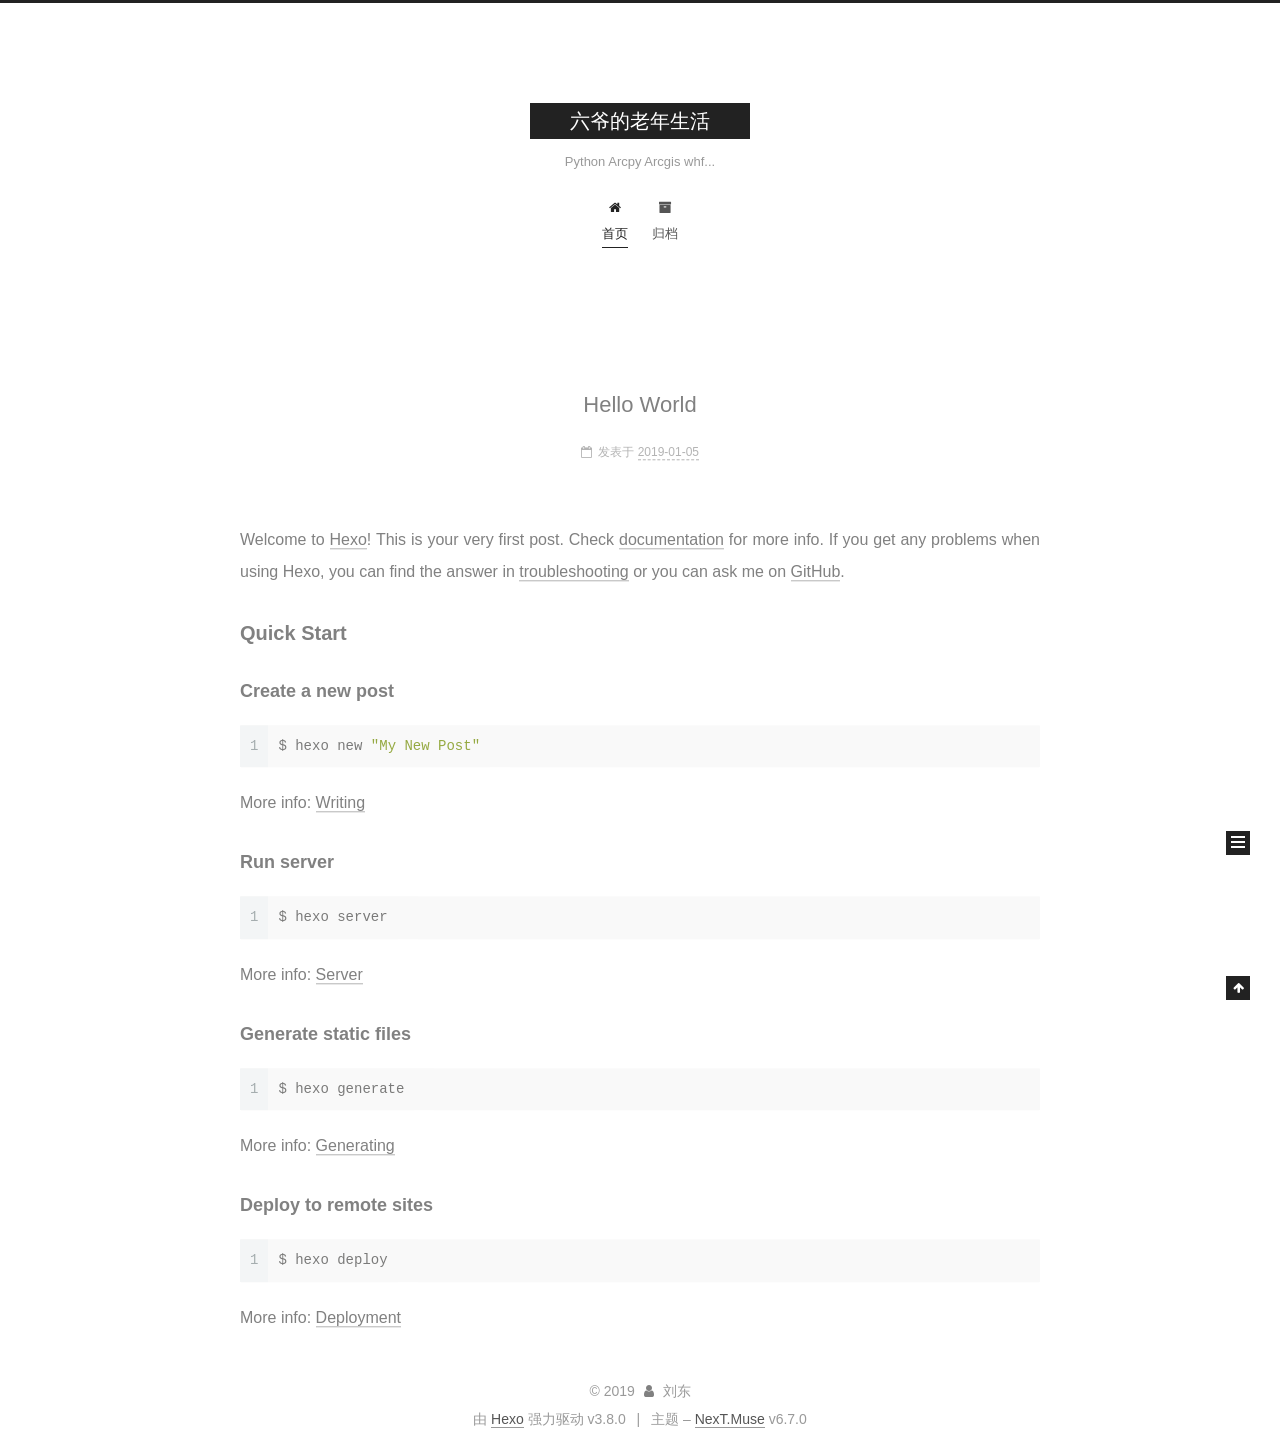
==== commit 16596790: "Site updated: 2019-01-05 23:12:41" ====
--- a/index.html
+++ b/index.html
@@ -14,7 +14,7 @@
   
 
 
-<html class="theme-next muse use-motion" lang="">
+<html class="theme-next muse use-motion" lang="zh-CN">
 <head><meta name="generator" content="Hexo 3.8.0">
   <meta charset="UTF-8">
 <meta http-equiv="X-UA-Compatible" content="IE=edge">
@@ -96,13 +96,16 @@
 
 
 
-  <meta property="og:type" content="website">
-<meta property="og:title" content="Hexo">
+  <meta name="description" content="开此博客时，我女儿（我预感是女儿）还有五个月出生，估计以后脑子会不够用，此博客用来更新自己的所学所得，以及自己的老年生活...">
+<meta property="og:type" content="website">
+<meta property="og:title" content="六爷的老年生活">
 <meta property="og:url" content="http://yoursite.com/index.html">
-<meta property="og:site_name" content="Hexo">
-<meta property="og:locale" content="default">
+<meta property="og:site_name" content="六爷的老年生活">
+<meta property="og:description" content="开此博客时，我女儿（我预感是女儿）还有五个月出生，估计以后脑子会不够用，此博客用来更新自己的所学所得，以及自己的老年生活...">
+<meta property="og:locale" content="zh-CN">
 <meta name="twitter:card" content="summary">
-<meta name="twitter:title" content="Hexo">
+<meta name="twitter:title" content="六爷的老年生活">
+<meta name="twitter:description" content="开此博客时，我女儿（我预感是女儿）还有五个月出生，估计以后脑子会不够用，此博客用来更新自己的所学所得，以及自己的老年生活...">
 
 
 
@@ -119,7 +122,7 @@
   };
 </script>
 
-  <title>Hexo</title>
+  <title>六爷的老年生活</title>
   
 
 
@@ -160,7 +163,7 @@
 
 </head>
 
-<body itemscope="" itemtype="http://schema.org/WebPage" lang="default">
+<body itemscope="" itemtype="http://schema.org/WebPage" lang="zh-CN">
 
   
   
@@ -179,16 +182,20 @@
     <div class="custom-logo-site-title">
       <a href="/" class="brand" rel="start">
         <span class="logo-line-before"><i></i></span>
-        <span class="site-title">Hexo</span>
+        <span class="site-title">六爷的老年生活</span>
         <span class="logo-line-after"><i></i></span>
       </a>
     </div>
     
+      
+        <p class="site-subtitle">Python Arcpy Arcgis whf...</p>
+      
+    
     
   </div>
 
   <div class="site-nav-toggle">
-    <button aria-label="Toggle navigation bar">
+    <button aria-label="切换导航栏">
       <span class="btn-bar"></span>
       <span class="btn-bar"></span>
       <span class="btn-bar"></span>
@@ -216,7 +223,7 @@
 
     
 
-    <a href="/" rel="section"><i class="menu-item-icon fa fa-fw fa-home"></i> <br>Home</a>
+    <a href="/" rel="section"><i class="menu-item-icon fa fa-fw fa-home"></i> <br>首页</a>
 
   </li>
         
@@ -233,7 +240,7 @@
 
     
 
-    <a href="/archives/" rel="section"><i class="menu-item-icon fa fa-fw fa-archive"></i> <br>Archives</a>
+    <a href="/archives/" rel="section"><i class="menu-item-icon fa fa-fw fa-archive"></i> <br>归档</a>
 
   </li>
 
@@ -288,13 +295,13 @@
     <link itemprop="mainEntityOfPage" href="http://yoursite.com/2019/01/05/hello-world/">
 
     <span hidden itemprop="author" itemscope="" itemtype="http://schema.org/Person">
-      <meta itemprop="name" content="John Doe">
-      <meta itemprop="description" content="">
+      <meta itemprop="name" content="刘东">
+      <meta itemprop="description" content="开此博客时，我女儿（我预感是女儿）还有五个月出生，估计以后脑子会不够用，此博客用来更新自己的所学所得，以及自己的老年生活...">
       <meta itemprop="image" content="/images/avatar.gif">
     </span>
 
     <span hidden itemprop="publisher" itemscope="" itemtype="http://schema.org/Organization">
-      <meta itemprop="name" content="Hexo">
+      <meta itemprop="name" content="六爷的老年生活">
     </span>
 
     
@@ -323,14 +330,14 @@
                 <i class="fa fa-calendar-o"></i>
               </span>
               
-                <span class="post-meta-item-text">Posted on</span>
+                <span class="post-meta-item-text">发表于</span>
               
 
               
                 
               
 
-              <time title="Created: 2019-01-05 22:12:46" itemprop="dateCreated datePublished" datetime="2019-01-05T22:12:46+08:00">2019-01-05</time>
+              <time title="创建时间：2019-01-05 22:12:46" itemprop="dateCreated datePublished" datetime="2019-01-05T22:12:46+08:00">2019-01-05</time>
             
 
             
@@ -448,8 +455,8 @@
         <div class="site-overview">
           <div class="site-author motion-element" itemprop="author" itemscope="" itemtype="http://schema.org/Person">
             
-              <p class="site-author-name" itemprop="name">John Doe</p>
-              <p class="site-description motion-element" itemprop="description"></p>
+              <p class="site-author-name" itemprop="name">刘东</p>
+              <p class="site-description motion-element" itemprop="description">开此博客时，我女儿（我预感是女儿）还有五个月出生，估计以后脑子会不够用，此博客用来更新自己的所学所得，以及自己的老年生活...</p>
           </div>
 
           
@@ -460,7 +467,7 @@
                   <a href="/archives/">
                 
                     <span class="site-state-item-count">1</span>
-                    <span class="site-state-item-name">posts</span>
+                    <span class="site-state-item-name">日志</span>
                   </a>
                 </div>
               
@@ -506,7 +513,7 @@
   <span class="with-love" id="animate">
     <i class="fa fa-user"></i>
   </span>
-  <span class="author" itemprop="copyrightHolder">John Doe</span>
+  <span class="author" itemprop="copyrightHolder">刘东</span>
 
   
 
@@ -514,7 +521,7 @@
 </div>
 
 
-  <div class="powered-by">Powered by <a href="https://hexo.io" class="theme-link" rel="noopener" target="_blank">Hexo</a> v3.8.0</div>
+  <div class="powered-by">由 <a href="https://hexo.io" class="theme-link" rel="noopener" target="_blank">Hexo</a> 强力驱动 v3.8.0</div>
 
 
 
@@ -522,7 +529,7 @@
 
 
 
-  <div class="theme-info">Theme – <a href="https://theme-next.org" class="theme-link" rel="noopener" target="_blank">NexT.Muse</a> v6.7.0</div>
+  <div class="theme-info">主题 – <a href="https://theme-next.org" class="theme-link" rel="noopener" target="_blank">NexT.Muse</a> v6.7.0</div>
 
 
 
--- a/css/main.css
+++ b/css/main.css
@@ -1882,7 +1882,7 @@
   width: 4px;
   height: 4px;
   border-radius: 50%;
-  background: #e4ff33;
+  background: #34ffff;
 }
 .links-of-blogroll {
   font-size: 13px;
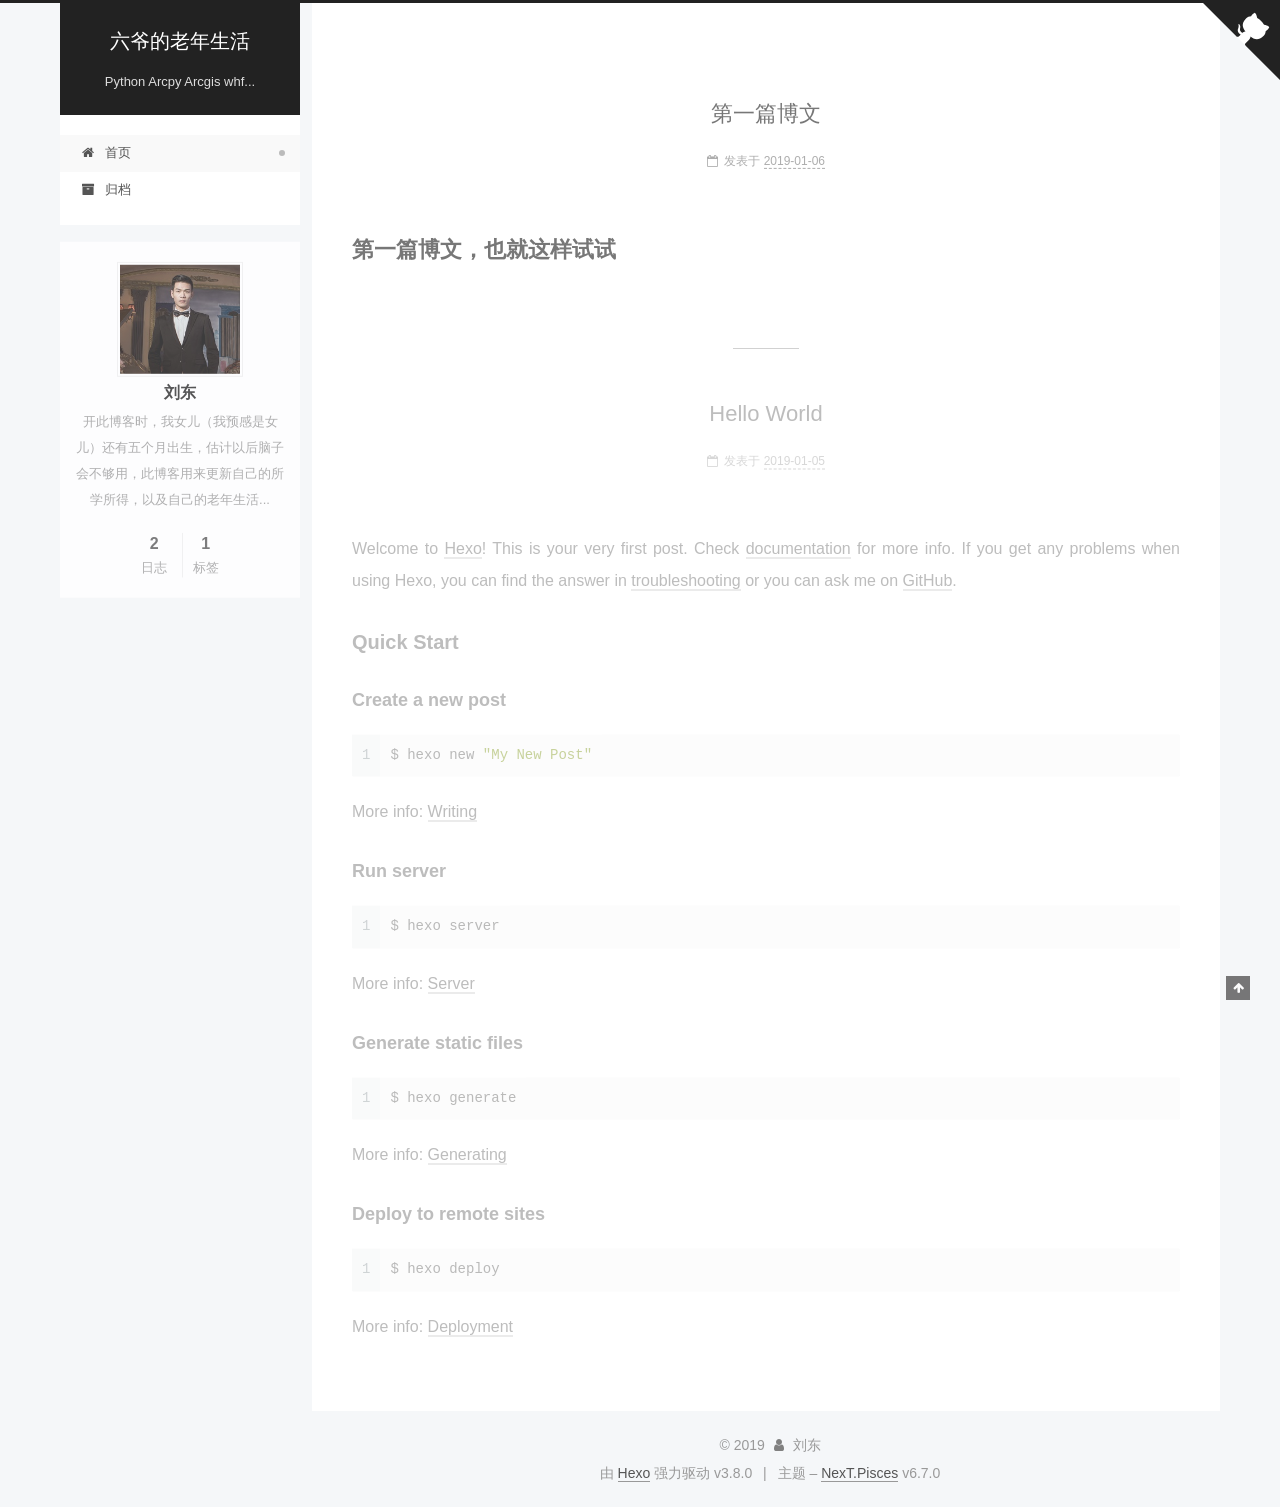
==== commit 1f0f4dfa: "Site updated: 2019-01-06 00:29:37" ====
--- a/index.html
+++ b/index.html
@@ -14,7 +14,7 @@
   
 
 
-<html class="theme-next muse use-motion" lang="zh-CN">
+<html class="theme-next pisces use-motion" lang="zh-CN">
 <head><meta name="generator" content="Hexo 3.8.0">
   <meta charset="UTF-8">
 <meta http-equiv="X-UA-Compatible" content="IE=edge">
@@ -72,7 +72,7 @@
   var NexT = window.NexT || {};
   var CONFIG = {
     root: '/',
-    scheme: 'Muse',
+    scheme: 'Pisces',
     version: '6.7.0',
     sidebar: {"position":"left","display":"post","offset":12,"b2t":false,"scrollpercent":false,"onmobile":false},
     fancybox: false,
@@ -250,9 +250,6 @@
   
 
   
-    
-
-  
 
   
 </nav>
@@ -267,12 +264,24 @@
     </header>
 
     
+  
+  
+  
+  
+
+  
+
+  <a href="https://github.com/Mrload" class="github-corner" title="欢迎参观我的GitHub" aria-label="欢迎参观我的GitHub" rel="noopener" target="_blank"><svg width="80" height="80" viewbox="0 0 250 250" style="fill: #222; color: #fff; position: absolute; top: 0; border: 0; right: 0;" aria-hidden="true"><path d="M0,0 L115,115 L130,115 L142,142 L250,250 L250,0 Z"/><path d="M128.3,109.0 C113.8,99.7 119.0,89.6 119.0,89.6 C122.0,82.7 120.5,78.6 120.5,78.6 C119.2,72.0 123.4,76.3 123.4,76.3 C127.3,80.9 125.5,87.3 125.5,87.3 C122.9,97.6 130.6,101.9 134.4,103.2" fill="currentColor" style="transform-origin: 130px 106px;" class="octo-arm"/><path d="M115.0,115.0 C114.9,115.1 118.7,116.5 119.8,115.4 L133.7,101.6 C136.9,99.2 139.9,98.4 142.2,98.6 C133.8,88.0 127.5,74.4 143.8,58.0 C148.5,53.4 154.0,51.2 159.7,51.0 C160.3,49.4 163.2,43.6 171.4,40.1 C171.4,40.1 176.1,42.5 178.8,56.2 C183.1,58.6 187.2,61.8 190.9,65.4 C194.5,69.0 197.7,73.2 200.1,77.6 C213.8,80.2 216.3,84.9 216.3,84.9 C212.7,93.1 206.9,96.0 205.4,96.6 C205.1,102.4 203.0,107.8 198.3,112.5 C181.9,128.9 168.3,122.5 157.7,114.1 C157.9,116.9 156.7,120.9 152.7,124.9 L141.0,136.5 C139.8,137.7 141.6,141.9 141.8,141.8 Z" fill="currentColor" class="octo-body"/></svg></a>
+
 
 
     <main id="main" class="main">
       <div class="main-inner">
         <div class="content-wrap">
           
+            
+
+          
           <div id="content" class="content">
             
   <section id="posts" class="posts-expand">
@@ -292,12 +301,153 @@
   
   
   <div class="post-block">
-    <link itemprop="mainEntityOfPage" href="http://yoursite.com/2019/01/05/hello-world/">
+    <link itemprop="mainEntityOfPage" href="http://yoursite.com/2019/01/06/第一篇博文/">
 
     <span hidden itemprop="author" itemscope="" itemtype="http://schema.org/Person">
       <meta itemprop="name" content="刘东">
       <meta itemprop="description" content="开此博客时，我女儿（我预感是女儿）还有五个月出生，估计以后脑子会不够用，此博客用来更新自己的所学所得，以及自己的老年生活...">
-      <meta itemprop="image" content="/images/avatar.gif">
+      <meta itemprop="image" content="/uploads/头像.jpeg">
+    </span>
+
+    <span hidden itemprop="publisher" itemscope="" itemtype="http://schema.org/Organization">
+      <meta itemprop="name" content="六爷的老年生活">
+    </span>
+
+    
+      <header class="post-header">
+
+        
+        
+          <h1 class="post-title" itemprop="name headline">
+                
+                
+                <a href="/2019/01/06/第一篇博文/" class="post-title-link" itemprop="url">第一篇博文</a>
+              
+            
+          </h1>
+        
+
+        <div class="post-meta">
+          <span class="post-time">
+
+            
+            
+            
+
+            
+              <span class="post-meta-item-icon">
+                <i class="fa fa-calendar-o"></i>
+              </span>
+              
+                <span class="post-meta-item-text">发表于</span>
+              
+
+              
+                
+              
+
+              <time title="创建时间：2019-01-06 00:25:52 / 修改时间：00:28:06" itemprop="dateCreated datePublished" datetime="2019-01-06T00:25:52+08:00">2019-01-06</time>
+            
+
+            
+              
+
+              
+            
+          </span>
+
+          
+
+          
+            
+          
+
+          
+          
+
+          
+
+          
+
+          
+
+        </div>
+      </header>
+    
+
+    
+    
+    
+    <div class="post-body" itemprop="articleBody">
+
+      
+      
+
+      
+        
+          
+            <h1 id="第一篇博文，也就这样试试"><a href="#第一篇博文，也就这样试试" class="headerlink" title="第一篇博文，也就这样试试"></a>第一篇博文，也就这样试试</h1>
+          
+        
+      
+    </div>
+
+    
+
+    
+    
+    
+
+    
+
+    
+      
+    
+    
+
+    
+
+    <footer class="post-footer">
+      
+
+      
+
+      
+
+      
+      
+        <div class="post-eof"></div>
+      
+    </footer>
+  </div>
+  
+  
+  
+  </article>
+
+
+    
+      
+
+  
+
+  
+  
+  
+
+  
+
+  <article class="post post-type-normal" itemscope="" itemtype="http://schema.org/Article">
+  
+  
+  
+  <div class="post-block">
+    <link itemprop="mainEntityOfPage" href="http://yoursite.com/2019/01/05/hello-world/">
+
+    <span hidden itemprop="author" itemscope="" itemtype="http://schema.org/Person">
+      <meta itemprop="name" content="刘东">
+      <meta itemprop="description" content="开此博客时，我女儿（我预感是女儿）还有五个月出生，估计以后脑子会不够用，此博客用来更新自己的所学所得，以及自己的老年生活...">
+      <meta itemprop="image" content="/uploads/头像.jpeg">
     </span>
 
     <span hidden itemprop="publisher" itemscope="" itemtype="http://schema.org/Organization">
@@ -455,6 +605,8 @@
         <div class="site-overview">
           <div class="site-author motion-element" itemprop="author" itemscope="" itemtype="http://schema.org/Person">
             
+              <img class="site-author-image" itemprop="image" src="/uploads/头像.jpeg" alt="刘东">
+            
               <p class="site-author-name" itemprop="name">刘东</p>
               <p class="site-description motion-element" itemprop="description">开此博客时，我女儿（我预感是女儿）还有五个月出生，估计以后脑子会不够用，此博客用来更新自己的所学所得，以及自己的老年生活...</p>
           </div>
@@ -466,7 +618,7 @@
                 
                   <a href="/archives/">
                 
-                    <span class="site-state-item-count">1</span>
+                    <span class="site-state-item-count">2</span>
                     <span class="site-state-item-name">日志</span>
                   </a>
                 </div>
@@ -474,6 +626,19 @@
 
               
 
+              
+                
+                
+                <div class="site-state-item site-state-tags">
+                  
+                    
+                    
+                      
+                    
+                    <span class="site-state-item-count">1</span>
+                    <span class="site-state-item-name">标签</span>
+                  
+                </div>
               
             </nav>
           
@@ -529,7 +694,7 @@
 
 
 
-  <div class="theme-info">主题 – <a href="https://theme-next.org" class="theme-link" rel="noopener" target="_blank">NexT.Muse</a> v6.7.0</div>
+  <div class="theme-info">主题 – <a href="https://theme-next.org" class="theme-link" rel="noopener" target="_blank">NexT.Pisces</a> v6.7.0</div>
 
 
 
@@ -615,6 +780,13 @@
   
   
 
+
+  <script src="/js/src/affix.js?v=6.7.0"></script>
+
+  <script src="/js/src/schemes/pisces.js?v=6.7.0"></script>
+
+
+
   
 
   
--- a/css/main.css
+++ b/css/main.css
@@ -189,7 +189,7 @@
   font-size: 14px;
   line-height: 2;
   color: #555;
-  background: #fff;
+  background: #f5f7f9;
 }
 @media (max-width: 767px) {
   body {
@@ -486,30 +486,30 @@
 .header-inner {
   margin: 0 auto;
   padding: 100px 0 70px;
-  width: 700px;
+  width: calc(100% - 20px);
 }
 @media (min-width: 1200px) {
   .container .header-inner {
-    width: 800px;
+    width: 1160px;
   }
 }
 @media (min-width: 1600px) {
   .container .header-inner {
-    width: 900px;
+    width: 73%;
   }
 }
 .main-inner {
   margin: 0 auto;
-  width: 700px;
+  width: calc(100% - 20px);
 }
 @media (min-width: 1200px) {
   .container .main-inner {
-    width: 800px;
+    width: 1160px;
   }
 }
 @media (min-width: 1600px) {
   .container .main-inner {
-    width: 900px;
+    width: 73%;
   }
 }
 .footer {
@@ -518,16 +518,16 @@
 .footer-inner {
   box-sizing: border-box;
   margin: 0px auto;
-  width: 700px;
+  width: calc(100% - 20px);
 }
 @media (min-width: 1200px) {
   .container .footer-inner {
-    width: 800px;
+    width: 1160px;
   }
 }
 @media (min-width: 1600px) {
   .container .footer-inner {
-    width: 900px;
+    width: 73%;
   }
 }
 pre,
@@ -986,11 +986,11 @@
   display: inline-block;
   padding: 0 20px;
   font-size: 14px;
-  color: #fff;
-  background: #222;
-  border: 2px solid #222;
+  color: #555;
+  background: #fff;
+  border: 2px solid #555;
   text-decoration: none;
-  border-radius: 0;
+  border-radius: 2px;
   transition-property: background-color;
   transition-duration: 0.2s;
   transition-timing-function: ease-in-out;
@@ -999,8 +999,8 @@
 }
 .btn:hover {
   border-color: #222;
-  color: #222;
-  background: #fff;
+  color: #fff;
+  background: #222;
 }
 .btn +.btn {
   margin: 0 0 8px 8px;
@@ -1115,7 +1115,7 @@
   width: 24px;
   background: #222;
   font-size: 12px;
-  opacity: 1;
+  opacity: 0.6;
   color: #fff;
   cursor: pointer;
   text-align: center;
@@ -1136,7 +1136,7 @@
   }
 }
 .back-to-top.back-to-top-on {
-  bottom: 19px;
+  bottom: 30px;
 }
 .header {
   background: transparent;
@@ -1185,7 +1185,7 @@
 .site-subtitle {
   margin-top: 10px;
   font-size: 13px;
-  color: #999;
+  color: #ddd;
 }
 .use-motion .brand {
   opacity: 0;
@@ -1269,6 +1269,113 @@
 }
 .use-motion .menu-item {
   opacity: 0;
+}
+.github-corner :hover .octo-arm {
+  animation: octocat-wave 560ms ease-in-out;
+}
+@media (max-width: 991px) {
+  .github-corner >svg {
+    fill: #fff !important;
+    color: #222 !important;
+  }
+  .github-corner .github-corner:hover .octo-arm {
+    animation: none;
+  }
+  .github-corner .github-corner .octo-arm {
+    animation: octocat-wave 560ms ease-in-out;
+  }
+}
+@-moz-keyframes octocat-wave {
+  0%, 100% {
+    -webkit-transform: rotate(0);
+    -moz-transform: rotate(0);
+    -ms-transform: rotate(0);
+    -o-transform: rotate(0);
+    transform: rotate(0);
+  }
+  20%, 60% {
+    -webkit-transform: rotate(-25deg);
+    -moz-transform: rotate(-25deg);
+    -ms-transform: rotate(-25deg);
+    -o-transform: rotate(-25deg);
+    transform: rotate(-25deg);
+  }
+  40%, 80% {
+    -webkit-transform: rotate(10deg);
+    -moz-transform: rotate(10deg);
+    -ms-transform: rotate(10deg);
+    -o-transform: rotate(10deg);
+    transform: rotate(10deg);
+  }
+}
+@-webkit-keyframes octocat-wave {
+  0%, 100% {
+    -webkit-transform: rotate(0);
+    -moz-transform: rotate(0);
+    -ms-transform: rotate(0);
+    -o-transform: rotate(0);
+    transform: rotate(0);
+  }
+  20%, 60% {
+    -webkit-transform: rotate(-25deg);
+    -moz-transform: rotate(-25deg);
+    -ms-transform: rotate(-25deg);
+    -o-transform: rotate(-25deg);
+    transform: rotate(-25deg);
+  }
+  40%, 80% {
+    -webkit-transform: rotate(10deg);
+    -moz-transform: rotate(10deg);
+    -ms-transform: rotate(10deg);
+    -o-transform: rotate(10deg);
+    transform: rotate(10deg);
+  }
+}
+@-o-keyframes octocat-wave {
+  0%, 100% {
+    -webkit-transform: rotate(0);
+    -moz-transform: rotate(0);
+    -ms-transform: rotate(0);
+    -o-transform: rotate(0);
+    transform: rotate(0);
+  }
+  20%, 60% {
+    -webkit-transform: rotate(-25deg);
+    -moz-transform: rotate(-25deg);
+    -ms-transform: rotate(-25deg);
+    -o-transform: rotate(-25deg);
+    transform: rotate(-25deg);
+  }
+  40%, 80% {
+    -webkit-transform: rotate(10deg);
+    -moz-transform: rotate(10deg);
+    -ms-transform: rotate(10deg);
+    -o-transform: rotate(10deg);
+    transform: rotate(10deg);
+  }
+}
+@keyframes octocat-wave {
+  0%, 100% {
+    -webkit-transform: rotate(0);
+    -moz-transform: rotate(0);
+    -ms-transform: rotate(0);
+    -o-transform: rotate(0);
+    transform: rotate(0);
+  }
+  20%, 60% {
+    -webkit-transform: rotate(-25deg);
+    -moz-transform: rotate(-25deg);
+    -ms-transform: rotate(-25deg);
+    -o-transform: rotate(-25deg);
+    transform: rotate(-25deg);
+  }
+  40%, 80% {
+    -webkit-transform: rotate(10deg);
+    -moz-transform: rotate(10deg);
+    -ms-transform: rotate(10deg);
+    -o-transform: rotate(10deg);
+    transform: rotate(10deg);
+  }
 }
 .post-body {
   overflow-wrap: break-word;
@@ -1795,21 +1902,21 @@
   display: block;
   margin: 0 auto;
   padding: 2px;
-  max-width: 96px;
+  max-width: 120px;
   height: auto;
-  border: 2px solid #333;
+  border: 1px solid #eee;
   opacity: 1;
 }
 .site-author-name {
-  margin: 5px 0 0;
+  margin: 0;
   text-align: center;
-  color: #f5f5f5;
-  font-weight: normal;
+  color: #222;
+  font-weight: 600;
 }
 .site-description {
-  margin-top: 5px;
+  margin-top: 0;
   text-align: center;
-  font-size: 14px;
+  font-size: 13px;
   color: #999;
 }
 .site-state {
@@ -1821,7 +1928,7 @@
 .site-state-item {
   display: inline-block;
   padding: 0 15px;
-  border-left: 1px solid #333;
+  border-left: 1px solid #eee;
 }
 .site-state-item:first-child {
   border-left: none;
@@ -1834,11 +1941,11 @@
   text-align: center;
   color: inherit;
   font-weight: 600;
-  font-size: 18px;
+  font-size: 16px;
 }
 .site-state-item-name {
   font-size: 13px;
-  color: inherit;
+  color: #999;
 }
 .feed-link {
   margin-top: 20px;
@@ -1882,7 +1989,7 @@
   width: 4px;
   height: 4px;
   border-radius: 50%;
-  background: #34ffff;
+  background: #1a40c8;
 }
 .links-of-blogroll {
   font-size: 13px;
@@ -1921,7 +2028,7 @@
   color: #555;
 }
 .sidebar-nav li:hover {
-  color: #f5f5f5;
+  color: #fc6423;
 }
 .page-post-detail .sidebar-nav-toc {
   padding: 0 5px;
@@ -1930,11 +2037,11 @@
   margin-left: 10px;
 }
 .sidebar-nav .sidebar-nav-active {
-  color: #87daff;
-  border-bottom-color: #87daff;
+  color: #fc6423;
+  border-bottom-color: #fc6423;
 }
 .sidebar-nav .sidebar-nav-active:hover {
-  color: #87daff;
+  color: #fc6423;
 }
 .sidebar-panel {
   display: none;
@@ -1967,12 +2074,12 @@
   transition-timing-function: ease-in-out;
   transition-delay: 0s;
   transition-property: all;
-  color: #999;
-  border-bottom-color: #555;
+  color: #666;
+  border-bottom-color: #ccc;
 }
 .post-toc ol a:hover {
-  color: #ccc;
-  border-bottom-color: #ccc;
+  color: #000;
+  border-bottom-color: #000;
 }
 .post-toc .nav-item {
   overflow: hidden;
@@ -1993,14 +2100,14 @@
   display: block;
 }
 .post-toc .nav .active > a {
-  color: #87daff;
-  border-bottom-color: #87daff;
+  color: #fc6423;
+  border-bottom-color: #fc6423;
 }
 .post-toc .nav .active-current > a {
-  color: #87daff;
+  color: #fc6423;
 }
 .post-toc .nav .active-current > a:hover {
-  color: #87daff;
+  color: #fc6423;
 }
 .footer {
   font-size: 14px;
@@ -2506,7 +2613,7 @@
   }
 }
 .page-post-detail .sidebar-toggle-line {
-  background: #87daff;
+  background: #fc6423;
 }
 .page-post-detail .comments {
   overflow: hidden;
@@ -2529,114 +2636,473 @@
 ul.breadcrumb li+li:last-child {
   font-weight: bold;
 }
+.header {
+  position: relative;
+  margin: 0 auto;
+  width: calc(100% - 20px);
+}
+@media (min-width: 1200px) {
+  .header {
+    width: 1160px;
+  }
+}
+@media (min-width: 1600px) {
+  .header {
+    width: 73%;
+  }
+}
+@media (min-width: 768px) and (max-width: 991px) {
+  .header {
+    width: auto;
+  }
+}
 @media (max-width: 767px) {
-  .header-inner,
-  .container .main-inner,
+  .header {
+    width: auto;
+  }
+}
+.header-inner {
+  position: absolute;
+  top: 0;
+  overflow: hidden;
+  padding: 0;
+  width: 240px;
+  background: #fff;
+  box-shadow: initial;
+  border-radius: initial;
+}
+@media (min-width: 1200px) {
+  .container .header-inner {
+    width: 240px;
+  }
+}
+@media (min-width: 768px) and (max-width: 991px) {
+  .header-inner {
+    position: relative;
+    width: auto;
+    border-radius: initial;
+  }
+}
+@media (max-width: 767px) {
+  .header-inner {
+    position: relative;
+    width: auto;
+    border-radius: initial;
+  }
+}
+.main:before,
+.main:after {
+  content: " ";
+  display: table;
+}
+.main:after {
+  clear: both;
+}
+@media (min-width: 768px) and (max-width: 991px) {
+  .container .main-inner {
+    width: auto;
+  }
+}
+@media (max-width: 767px) {
+  .container .main-inner {
+    width: auto;
+  }
+}
+.content-wrap {
+  float: right;
+  box-sizing: border-box;
+  padding: 40px;
+  width: calc(100% - 252px);
+  background: #fff;
+  min-height: 700px;
+  box-shadow: initial;
+  border-radius: initial;
+}
+@media (min-width: 768px) and (max-width: 991px) {
+  .content-wrap {
+    width: 100%;
+    padding: 20px;
+    border-radius: initial;
+  }
+}
+@media (max-width: 767px) {
+  .content-wrap {
+    width: 100%;
+    padding: 20px;
+    min-height: auto;
+    border-radius: initial;
+  }
+}
+.sidebar {
+  position: static;
+  float: left;
+  margin-left: -100%;
+  width: 240px;
+  background: #f5f7f9;
+  box-shadow: none;
+}
+@media (min-width: 768px) and (max-width: 991px) {
+  .sidebar {
+    display: none;
+  }
+}
+@media (max-width: 767px) {
+  .sidebar {
+    display: none;
+  }
+}
+.sidebar-toggle {
+  display: none;
+}
+.footer-inner {
+  padding-left: 260px;
+}
+@media (min-width: 768px) and (max-width: 991px) {
   .footer-inner {
     width: auto;
-  }
-}
-embed {
-  display: block;
-  margin: 0px auto 25px auto;
-}
-.custom-logo .site-meta-headline {
-  text-align: center;
-}
-.custom-logo .brand {
+    padding-left: 0 !important;
+    padding-right: 0 !important;
+  }
+}
+@media (max-width: 767px) {
+  .footer-inner {
+    width: auto;
+    padding-left: 0 !important;
+    padding-right: 0 !important;
+  }
+}
+.sidebar-position-right .header-inner {
+  right: 0;
+}
+.sidebar-position-right .content-wrap {
+  float: left;
+}
+.sidebar-position-right .sidebar {
+  float: right;
+}
+.sidebar-position-right .footer-inner {
+  padding-left: 0;
+  padding-right: 260px;
+}
+.site-brand-wrapper {
+  position: relative;
+}
+.site-meta {
+  padding: 20px 0;
+  color: #fff;
+  background: #222;
+}
+@media (min-width: 768px) and (max-width: 991px) {
+  .site-meta {
+    box-shadow: 0 0 16px rgba(0,0,0,0.5);
+  }
+}
+@media (max-width: 767px) {
+  .site-meta {
+    box-shadow: 0 0 16px rgba(0,0,0,0.5);
+  }
+}
+.brand {
+  padding: 0;
   background: none;
 }
-.custom-logo .site-title {
-  margin: 10px auto 0;
-  font-size: 24px;
-  color: #222;
-}
-.custom-logo .site-title a {
-  border: none;
+.brand:hover {
+  color: #fff;
+}
+.site-subtitle {
+  margin: 10px 10px 0;
+  font-weight: initial;
 }
 .custom-logo-image {
-  margin: 0 auto;
-  padding: 5px;
-  max-width: 150px;
-  background: #fff;
+  margin-top: 20px;
+}
+@media (min-width: 768px) and (max-width: 991px) {
+  .custom-logo-image {
+    display: none;
+  }
 }
 @media (max-width: 767px) {
+  .custom-logo-image {
+    display: none;
+  }
+}
+.site-search form {
+  display: none;
+}
+.site-nav {
+  border-top: none;
+}
+@media (min-width: 768px) and (max-width: 991px) {
   .site-nav {
-    position: absolute;
-    left: 0;
-    top: 52px;
-    margin: 0;
-    width: 100%;
-    padding: 0;
-    background: #fff;
-    border-bottom: 1px solid #ddd;
-    z-index: 1030;
-  }
-}
-@media (max-width: 767px) {
-  .menu {
-    text-align: left;
+    display: none !important;
+  }
+}
+@media (min-width: 768px) and (max-width: 991px) {
+  .site-nav-on {
+    display: block !important;
   }
 }
 .menu-item-active a,
 .menu .menu-item a:hover,
 .menu .menu-item span.exturl:hover {
-  border-bottom-color: #222 !important;
-  color: #222;
-}
-@media (max-width: 767px) {
-  .menu-item-active a,
-  .menu .menu-item a:hover,
-  .menu .menu-item span.exturl:hover {
-    border-bottom: 1px dotted #ddd !important;
-  }
-}
-@media (max-width: 767px) {
-  .menu .menu-item {
-    display: block;
-    margin: 0 10px;
-    vertical-align: top;
-  }
-}
-.menu .menu-item .badge {
-  display: inline-block;
-  padding: 1px 4px;
-  margin-left: 5px;
-  font-weight: 700;
-  line-height: 1;
-  text-align: center;
-  white-space: nowrap;
-  background-color: #eee;
-}
-@media (max-width: 767px) {
-  .menu .menu-item .badge {
-    float: right;
-    margin: 0.35em 0 0 0;
-  }
-}
-@media (max-width: 767px) {
-  .menu .menu-item br {
-    display: none;
-  }
-}
-@media (max-width: 767px) {
-  .menu .menu-item a,
-  .menu .menu-item span.exturl {
-    padding: 5px 10px;
-  }
+  background: #f9f9f9;
+  border-bottom-color: #fff;
+}
+.menu-item-active a:after,
+.menu .menu-item a:hover:after,
+.menu .menu-item span.exturl:hover:after {
+  content: " ";
+  position: absolute;
+  top: 50%;
+  margin-top: -3px;
+  right: 15px;
+  width: 6px;
+  height: 6px;
+  border-radius: 50%;
+  background-color: #bbb;
+}
+.menu .menu-item {
+  display: block;
+  margin: 0;
+}
+.menu .menu-item a,
+.menu .menu-item span.exturl {
+  position: relative;
+  box-sizing: border-box;
+  padding: 5px 20px;
+  text-align: left;
+  line-height: inherit;
+  transition-property: background-color;
+  transition-duration: 0.2s;
+  transition-timing-function: ease-in-out;
+  transition-delay: 0s;
 }
 @media (hover: none) {
   .menu .menu-item a:hover,
   .menu .menu-item span.exturl:hover {
-    border-bottom-color: transparent !important;
-  }
-}
-.menu .menu-item .fa {
+    background: none;
+  }
+}
+.menu .menu-item .badge {
+  display: inline-block;
+  padding: 2px 5px;
+  font-weight: 700;
+  line-height: 1;
+  color: #fff;
+  text-align: center;
+  white-space: nowrap;
+  vertical-align: middle;
+  background-color: #ccc;
+  border-radius: 10px;
+  float: right;
+  margin: 0.35em 0 0 0;
+  text-shadow: 1px 1px 0px rgba(0,0,0,0.1);
+}
+.menu .menu-item br {
+  display: none;
+}
+.btn-bar {
+  background-color: #fff;
+}
+.site-nav-toggle {
+  left: 20px;
+  top: 50%;
+  -webkit-transform: translateY(-50%);
+  -webkit-transform: translateY(-50%);
+  -moz-transform: translateY(-50%);
+  -ms-transform: translateY(-50%);
+  -o-transform: translateY(-50%);
+  transform: translateY(-50%);
+}
+@media (min-width: 768px) and (max-width: 991px) {
+  .site-nav-toggle {
+    display: block;
+  }
+}
+.sub-menu {
+  margin: 0;
+  padding: 6px 0;
+  background: #fff !important;
+  border-bottom: 1px solid #ddd;
+}
+.sub-menu .menu-item {
+  display: inline-block !important;
+}
+.sub-menu .menu-item a,
+.sub-menu .menu-item span.exturl {
+  padding: initial !important;
+  margin: 5px 10px;
+}
+.sub-menu .menu-item a:hover,
+.sub-menu .menu-item span.exturl:hover {
+  background: initial !important;
+  color: #fc6423;
+}
+.sub-menu .menu-item-active a {
+  background: #fff !important;
+  color: #fc6423;
+  border-bottom-color: #fc6423;
+}
+.sub-menu .menu-item-active a:hover {
+  background: #fff !important;
+  border-bottom-color: #fc6423;
+}
+.sub-menu .menu-item-active a:after {
+  content: initial;
+}
+.use-motion .sidebar .motion-element {
+  opacity: 1;
+}
+.sidebar {
+  right: auto;
+  bottom: auto;
+  -webkit-transform: none;
+}
+.sidebar-inner {
+  box-sizing: border-box;
+  width: 240px;
+  color: #555;
+  background: #fff;
+  box-shadow: initial;
+  border-radius: initial;
+  opacity: 0;
+}
+.sidebar-inner.affix {
+  position: fixed;
+  top: 12px;
+}
+.sidebar-inner.affix-bottom {
+  position: absolute;
+}
+.site-overview {
+  text-align: left;
+}
+.site-author:before,
+.site-author:after {
+  content: " ";
+  display: table;
+}
+.site-author:after {
+  clear: both;
+}
+.sidebar a,
+.sidebar span.exturl {
+  color: #555;
+}
+.sidebar a:hover,
+.sidebar span.exturl:hover {
+  color: #222;
+}
+.site-state-item {
+  padding: 0 10px;
+}
+.links-of-author-item a:before,
+.links-of-author-item span.exturl:before {
+  display: none;
+}
+.links-of-author-item a,
+.links-of-author-item span.exturl {
+  border-bottom: none;
+  text-decoration: underline;
+}
+.feed-link {
+  border-top: 1px dotted #ccc;
+  border-bottom: 1px dotted #ccc;
+  text-align: center;
+}
+.feed-link a {
+  display: block;
+  color: #fc6423;
+  border: none;
+}
+.feed-link a:hover {
+  background: none;
+  color: #e34603;
+}
+.feed-link a:hover i {
+  color: #e34603;
+}
+.links-of-author {
+  display: flex;
+  flex-wrap: wrap;
+  justify-content: center;
+}
+.links-of-author span.exturl {
+  font-size: 13px;
+}
+.links-of-author-item {
+  margin: 5px 0 0;
+  width: 50%;
+}
+.links-of-author-item a,
+.links-of-author-item .exturl {
+  max-width: 216px;
+  box-sizing: border-box;
+  display: inline-block;
   margin-right: 0;
-}
-.site-search form {
-  display: none;
+  margin-bottom: 0;
+  padding: 0 5px;
+  overflow: hidden;
+  white-space: nowrap;
+  text-overflow: ellipsis;
+}
+.links-of-author-item a,
+.links-of-author-item span.exturl {
+  display: block;
+  text-decoration: none;
+}
+.links-of-author-item a:hover,
+.links-of-author-item span.exturl:hover {
+  border-radius: 4px;
+  background: #eee;
+}
+.links-of-author-item .fa {
+  margin-right: 2px;
+  font-size: 16px;
+}
+.links-of-author-item .fa-globe {
+  font-size: 15px;
+}
+.links-of-blogroll {
+  text-align: center;
+  margin-top: 20px;
+  padding: 3px 0 0;
+  border-top: 1px dotted #ccc;
+}
+.links-of-blogroll-title {
+  margin-top: 0;
+}
+.links-of-blogroll-item {
+  padding: 0;
+}
+.links-of-blogroll-inline:before,
+.links-of-blogroll-inline:after {
+  content: " ";
+  display: table;
+}
+.links-of-blogroll-inline:after {
+  clear: both;
 }
 .links-of-blogroll-inline .links-of-blogroll-item {
+  margin: 5px 0 0;
+  width: 50%;
   display: inline-block;
-}
+  width: unset;
+}
+.links-of-blogroll-inline .links-of-blogroll-item a,
+.links-of-blogroll-inline .links-of-blogroll-item .exturl {
+  max-width: 216px;
+  box-sizing: border-box;
+  display: inline-block;
+  margin-right: 0;
+  margin-bottom: 0;
+  padding: 0 5px;
+  overflow: hidden;
+  white-space: nowrap;
+  text-overflow: ellipsis;
+}
+@media (max-width: 767px) {
+  .post-body {
+    text-align: justify;
+  }
+}
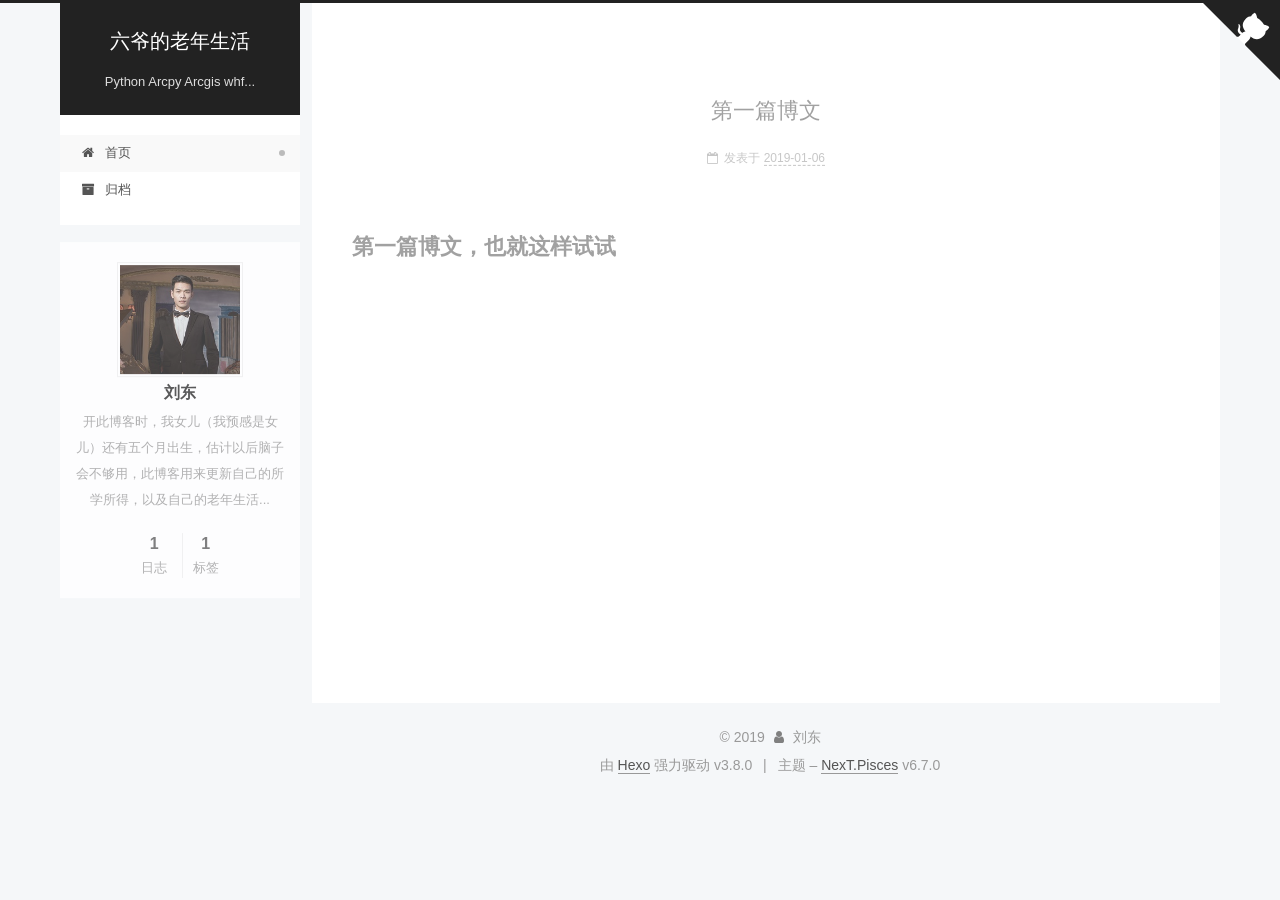
==== commit 4188f0e5: "Site updated: 2019-01-06 00:33:07" ====
--- a/index.html
+++ b/index.html
@@ -427,152 +427,6 @@
 
 
     
-      
-
-  
-
-  
-  
-  
-
-  
-
-  <article class="post post-type-normal" itemscope="" itemtype="http://schema.org/Article">
-  
-  
-  
-  <div class="post-block">
-    <link itemprop="mainEntityOfPage" href="http://yoursite.com/2019/01/05/hello-world/">
-
-    <span hidden itemprop="author" itemscope="" itemtype="http://schema.org/Person">
-      <meta itemprop="name" content="刘东">
-      <meta itemprop="description" content="开此博客时，我女儿（我预感是女儿）还有五个月出生，估计以后脑子会不够用，此博客用来更新自己的所学所得，以及自己的老年生活...">
-      <meta itemprop="image" content="/uploads/头像.jpeg">
-    </span>
-
-    <span hidden itemprop="publisher" itemscope="" itemtype="http://schema.org/Organization">
-      <meta itemprop="name" content="六爷的老年生活">
-    </span>
-
-    
-      <header class="post-header">
-
-        
-        
-          <h1 class="post-title" itemprop="name headline">
-                
-                
-                <a href="/2019/01/05/hello-world/" class="post-title-link" itemprop="url">Hello World</a>
-              
-            
-          </h1>
-        
-
-        <div class="post-meta">
-          <span class="post-time">
-
-            
-            
-            
-
-            
-              <span class="post-meta-item-icon">
-                <i class="fa fa-calendar-o"></i>
-              </span>
-              
-                <span class="post-meta-item-text">发表于</span>
-              
-
-              
-                
-              
-
-              <time title="创建时间：2019-01-05 22:12:46" itemprop="dateCreated datePublished" datetime="2019-01-05T22:12:46+08:00">2019-01-05</time>
-            
-
-            
-          </span>
-
-          
-
-          
-            
-          
-
-          
-          
-
-          
-
-          
-
-          
-
-        </div>
-      </header>
-    
-
-    
-    
-    
-    <div class="post-body" itemprop="articleBody">
-
-      
-      
-
-      
-        
-          
-            <p>Welcome to <a href="https://hexo.io/" target="_blank" rel="noopener">Hexo</a>! This is your very first post. Check <a href="https://hexo.io/docs/" target="_blank" rel="noopener">documentation</a> for more info. If you get any problems when using Hexo, you can find the answer in <a href="https://hexo.io/docs/troubleshooting.html" target="_blank" rel="noopener">troubleshooting</a> or you can ask me on <a href="https://github.com/hexojs/hexo/issues" target="_blank" rel="noopener">GitHub</a>.</p>
-<h2 id="Quick-Start"><a href="#Quick-Start" class="headerlink" title="Quick Start"></a>Quick Start</h2><h3 id="Create-a-new-post"><a href="#Create-a-new-post" class="headerlink" title="Create a new post"></a>Create a new post</h3><figure class="highlight bash"><table><tr><td class="gutter"><pre><span class="line">1</span><br></pre></td><td class="code"><pre><span class="line">$ hexo new <span class="string">"My New Post"</span></span><br></pre></td></tr></table></figure>
-<p>More info: <a href="https://hexo.io/docs/writing.html" target="_blank" rel="noopener">Writing</a></p>
-<h3 id="Run-server"><a href="#Run-server" class="headerlink" title="Run server"></a>Run server</h3><figure class="highlight bash"><table><tr><td class="gutter"><pre><span class="line">1</span><br></pre></td><td class="code"><pre><span class="line">$ hexo server</span><br></pre></td></tr></table></figure>
-<p>More info: <a href="https://hexo.io/docs/server.html" target="_blank" rel="noopener">Server</a></p>
-<h3 id="Generate-static-files"><a href="#Generate-static-files" class="headerlink" title="Generate static files"></a>Generate static files</h3><figure class="highlight bash"><table><tr><td class="gutter"><pre><span class="line">1</span><br></pre></td><td class="code"><pre><span class="line">$ hexo generate</span><br></pre></td></tr></table></figure>
-<p>More info: <a href="https://hexo.io/docs/generating.html" target="_blank" rel="noopener">Generating</a></p>
-<h3 id="Deploy-to-remote-sites"><a href="#Deploy-to-remote-sites" class="headerlink" title="Deploy to remote sites"></a>Deploy to remote sites</h3><figure class="highlight bash"><table><tr><td class="gutter"><pre><span class="line">1</span><br></pre></td><td class="code"><pre><span class="line">$ hexo deploy</span><br></pre></td></tr></table></figure>
-<p>More info: <a href="https://hexo.io/docs/deployment.html" target="_blank" rel="noopener">Deployment</a></p>
-
-          
-        
-      
-    </div>
-
-    
-
-    
-    
-    
-
-    
-
-    
-      
-    
-    
-
-    
-
-    <footer class="post-footer">
-      
-
-      
-
-      
-
-      
-      
-        <div class="post-eof"></div>
-      
-    </footer>
-  </div>
-  
-  
-  
-  </article>
-
-
-    
   </section>
 
   
@@ -618,7 +472,7 @@
                 
                   <a href="/archives/">
                 
-                    <span class="site-state-item-count">2</span>
+                    <span class="site-state-item-count">1</span>
                     <span class="site-state-item-name">日志</span>
                   </a>
                 </div>
--- a/css/main.css
+++ b/css/main.css
@@ -1989,7 +1989,7 @@
   width: 4px;
   height: 4px;
   border-radius: 50%;
-  background: #1a40c8;
+  background: #335dff;
 }
 .links-of-blogroll {
   font-size: 13px;
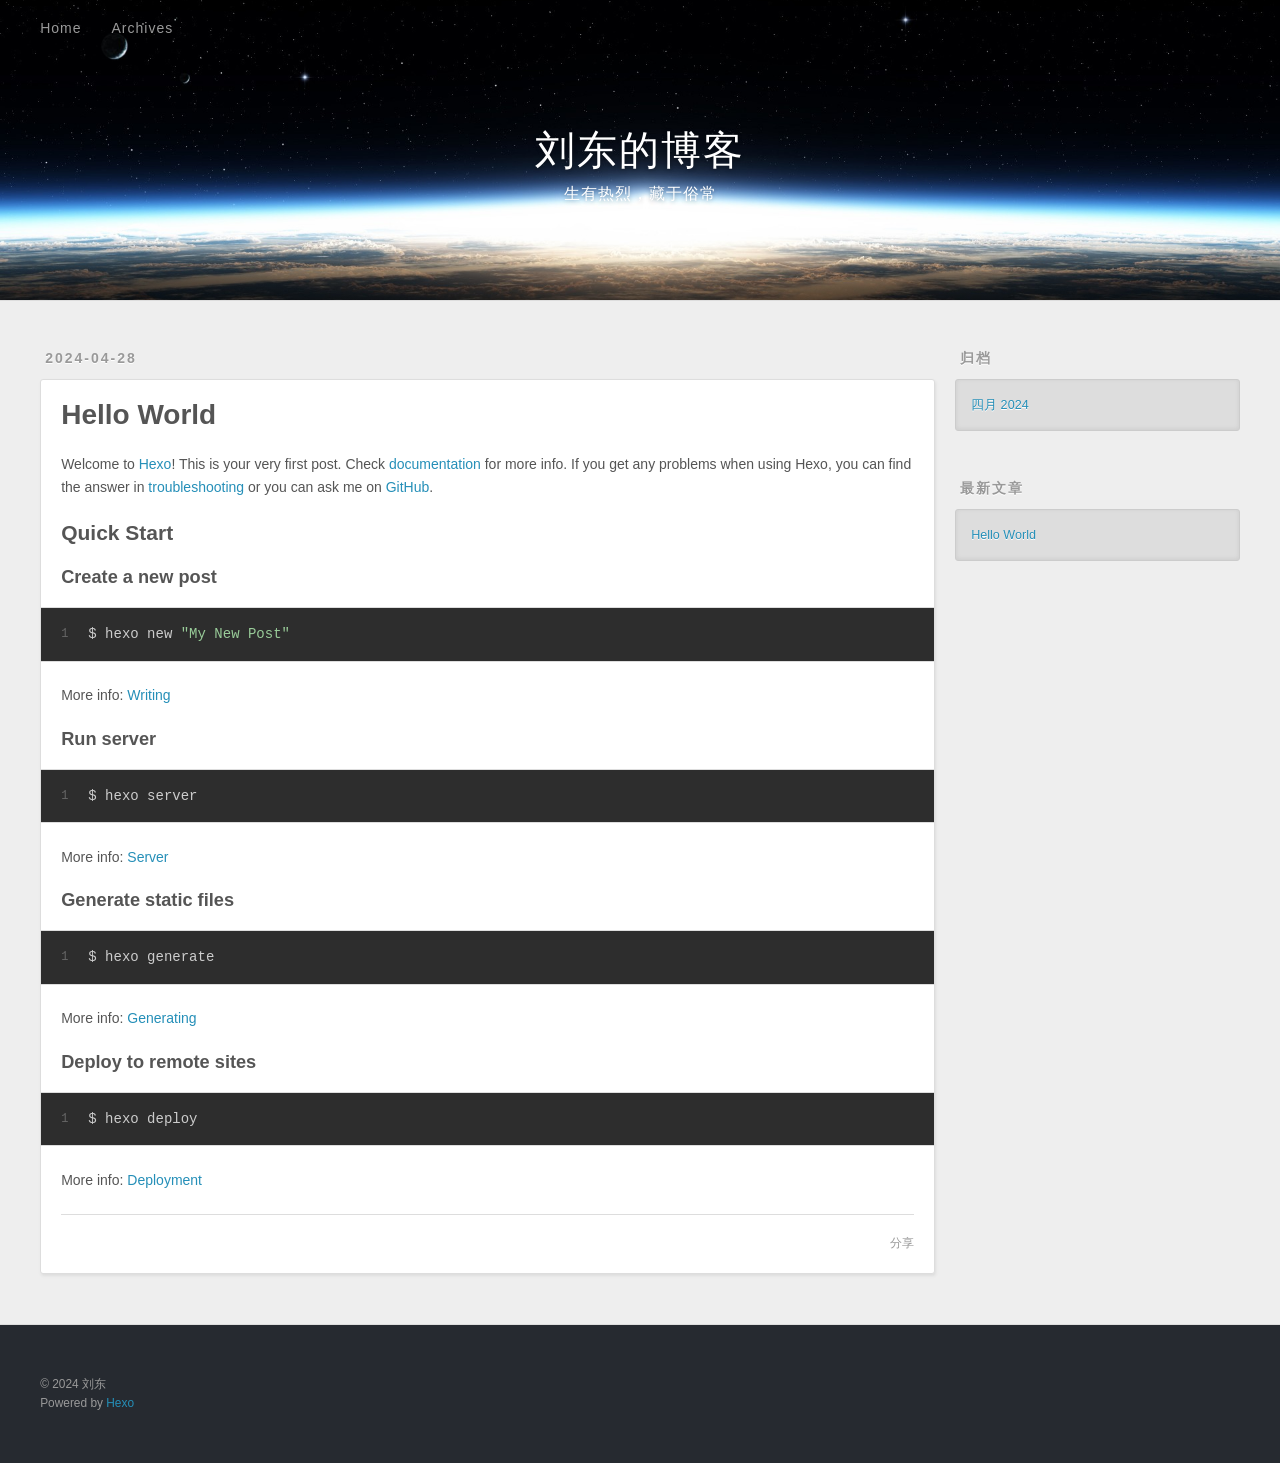
==== commit 1788d6d7: "PersonCMP" ====
--- a/index.html
+++ b/index.html
@@ -1,702 +1,211 @@
 <!DOCTYPE html>
-
-
-
-
-
-
-
-
-
-
-
-
-  
-
-
-<html class="theme-next pisces use-motion" lang="zh-CN">
-<head><meta name="generator" content="Hexo 3.8.0">
-  <meta charset="UTF-8">
-<meta http-equiv="X-UA-Compatible" content="IE=edge">
-<meta name="viewport" content="width=device-width, initial-scale=1, maximum-scale=2">
-<meta name="theme-color" content="#222">
-
-
-
-
-
-
-
-
-
-
-
-
-
-
-
-
-
-
-
-
-
-
-
-
-
-
-<link rel="stylesheet" href="/lib/font-awesome/css/font-awesome.min.css?v=4.6.2">
-
-<link rel="stylesheet" href="/css/main.css?v=6.7.0">
-
-
-  <link rel="apple-touch-icon" sizes="180x180" href="/images/apple-touch-icon-next.png?v=6.7.0">
-
-
-  <link rel="icon" type="image/png" sizes="32x32" href="/images/favicon-32x32-next.png?v=6.7.0">
-
-
-  <link rel="icon" type="image/png" sizes="16x16" href="/images/favicon-16x16-next.png?v=6.7.0">
-
-
-  <link rel="mask-icon" href="/images/logo.svg?v=6.7.0" color="#222">
-
-
-
-
-
-
-
-<script id="hexo.configurations">
-  var NexT = window.NexT || {};
-  var CONFIG = {
-    root: '/',
-    scheme: 'Pisces',
-    version: '6.7.0',
-    sidebar: {"position":"left","display":"post","offset":12,"b2t":false,"scrollpercent":false,"onmobile":false},
-    fancybox: false,
-    fastclick: false,
-    lazyload: false,
-    tabs: true,
-    motion: {"enable":true,"async":false,"transition":{"post_block":"fadeIn","post_header":"slideDownIn","post_body":"slideDownIn","coll_header":"slideLeftIn","sidebar":"slideUpIn"}},
-    algolia: {
-      applicationID: '',
-      apiKey: '',
-      indexName: '',
-      hits: {"per_page":10},
-      labels: {"input_placeholder":"Search for Posts","hits_empty":"We didn't find any results for the search: ${query}","hits_stats":"${hits} results found in ${time} ms"}
-    }
-  };
-</script>
-
-
-  
-
-
-
-
-  <meta name="description" content="开此博客时，我女儿（我预感是女儿）还有五个月出生，估计以后脑子会不够用，此博客用来更新自己的所学所得，以及自己的老年生活...">
+<html>
+<head>
+  <meta charset="utf-8">
+  
+  
+  <title>刘东的博客</title>
+  <meta name="viewport" content="width=device-width, initial-scale=1, shrink-to-fit=no">
+  <meta name="description" content="记录">
 <meta property="og:type" content="website">
-<meta property="og:title" content="六爷的老年生活">
-<meta property="og:url" content="http://yoursite.com/index.html">
-<meta property="og:site_name" content="六爷的老年生活">
-<meta property="og:description" content="开此博客时，我女儿（我预感是女儿）还有五个月出生，估计以后脑子会不够用，此博客用来更新自己的所学所得，以及自己的老年生活...">
-<meta property="og:locale" content="zh-CN">
+<meta property="og:title" content="刘东的博客">
+<meta property="og:url" content="http://example.com/index.html">
+<meta property="og:site_name" content="刘东的博客">
+<meta property="og:description" content="记录">
+<meta property="og:locale" content="zh_CN">
+<meta property="article:author" content="刘东">
 <meta name="twitter:card" content="summary">
-<meta name="twitter:title" content="六爷的老年生活">
-<meta name="twitter:description" content="开此博客时，我女儿（我预感是女儿）还有五个月出生，估计以后脑子会不够用，此博客用来更新自己的所学所得，以及自己的老年生活...">
-
-
-
-
-
-
-  <link rel="canonical" href="http://yoursite.com/">
-
-
-
-<script id="page.configurations">
-  CONFIG.page = {
-    sidebar: "",
-  };
-</script>
-
-  <title>六爷的老年生活</title>
-  
-
-
-
-
-
-
-
-
-
-
-
-
-  <noscript>
-  <style>
-  .use-motion .motion-element,
-  .use-motion .brand,
-  .use-motion .menu-item,
-  .sidebar-inner,
-  .use-motion .post-block,
-  .use-motion .pagination,
-  .use-motion .comments,
-  .use-motion .post-header,
-  .use-motion .post-body,
-  .use-motion .collection-title { opacity: initial; }
-
-  .use-motion .logo,
-  .use-motion .site-title,
-  .use-motion .site-subtitle {
-    opacity: initial;
-    top: initial;
-  }
-
-  .use-motion .logo-line-before i { left: initial; }
-  .use-motion .logo-line-after i { right: initial; }
-  </style>
-</noscript>
-
-</head>
-
-<body itemscope="" itemtype="http://schema.org/WebPage" lang="zh-CN">
-
-  
-  
-    
-  
-
-  <div class="container sidebar-position-left 
-  page-home">
-    <div class="headband"></div>
-
-    <header id="header" class="header" itemscope="" itemtype="http://schema.org/WPHeader">
-      <div class="header-inner"><div class="site-brand-wrapper">
-  <div class="site-meta">
-    
-
-    <div class="custom-logo-site-title">
-      <a href="/" class="brand" rel="start">
-        <span class="logo-line-before"><i></i></span>
-        <span class="site-title">六爷的老年生活</span>
-        <span class="logo-line-after"><i></i></span>
-      </a>
-    </div>
-    
-      
-        <p class="site-subtitle">Python Arcpy Arcgis whf...</p>
-      
-    
-    
-  </div>
-
-  <div class="site-nav-toggle">
-    <button aria-label="切换导航栏">
-      <span class="btn-bar"></span>
-      <span class="btn-bar"></span>
-      <span class="btn-bar"></span>
-    </button>
-  </div>
-</div>
-
-
-
-<nav class="site-nav">
-  
-    <ul id="menu" class="menu">
-      
-        
-        
-        
-          
-          <li class="menu-item menu-item-home menu-item-active">
-
-    
-    
-    
-      
-    
-
-    
-
-    <a href="/" rel="section"><i class="menu-item-icon fa fa-fw fa-home"></i> <br>首页</a>
-
-  </li>
-        
-        
-        
-          
-          <li class="menu-item menu-item-archives">
-
-    
-    
-    
-      
-    
-
-    
-
-    <a href="/archives/" rel="section"><i class="menu-item-icon fa fa-fw fa-archive"></i> <br>归档</a>
-
-  </li>
-
-      
-      
-    </ul>
-  
-
-  
-
+  
+    <link rel="alternate" href="/atom.xml" title="刘东的博客" type="application/atom+xml">
+  
+  
+    <link rel="shortcut icon" href="/favicon.png">
+  
+  
+  
+<link rel="stylesheet" href="/css/style.css">
+
+  
+    
+<link rel="stylesheet" href="/fancybox/jquery.fancybox.min.css">
+
+  
+  
+<meta name="generator" content="Hexo 7.2.0"></head>
+
+<body>
+  <div id="container">
+    <div id="wrap">
+      <header id="header">
+  <div id="banner"></div>
+  <div id="header-outer" class="outer">
+    <div id="header-title" class="inner">
+      <h1 id="logo-wrap">
+        <a href="/" id="logo">刘东的博客</a>
+      </h1>
+      
+        <h2 id="subtitle-wrap">
+          <a href="/" id="subtitle">生有热烈，藏于俗常</a>
+        </h2>
+      
+    </div>
+    <div id="header-inner" class="inner">
+      <nav id="main-nav">
+        <a id="main-nav-toggle" class="nav-icon"><span class="fa fa-bars"></span></a>
+        
+          <a class="main-nav-link" href="/">Home</a>
+        
+          <a class="main-nav-link" href="/archives">Archives</a>
+        
+      </nav>
+      <nav id="sub-nav">
+        
+        
+          <a class="nav-icon" href="/atom.xml" title="RSS 订阅"><span class="fa fa-rss"></span></a>
+        
+        <a class="nav-icon nav-search-btn" title="搜索"><span class="fa fa-search"></span></a>
+      </nav>
+      <div id="search-form-wrap">
+        <form action="//google.com/search" method="get" accept-charset="UTF-8" class="search-form"><input type="search" name="q" class="search-form-input" placeholder="搜索"><button type="submit" class="search-form-submit">&#xF002;</button><input type="hidden" name="sitesearch" value="http://example.com"></form>
+      </div>
+    </div>
+  </div>
+</header>
+
+      <div class="outer">
+        <section id="main">
+  
+    <article id="post-hello-world" class="h-entry article article-type-post" itemprop="blogPost" itemscope itemtype="https://schema.org/BlogPosting">
+  <div class="article-meta">
+    <a href="/2024/04/28/hello-world/" class="article-date">
+  <time class="dt-published" datetime="2024-04-28T12:46:32.254Z" itemprop="datePublished">2024-04-28</time>
+</a>
+    
+  </div>
+  <div class="article-inner">
+    
+    
+      <header class="article-header">
+        
+  
+    <h1 itemprop="name">
+      <a class="p-name article-title" href="/2024/04/28/hello-world/">Hello World</a>
+    </h1>
+  
+
+      </header>
+    
+    <div class="e-content article-entry" itemprop="articleBody">
+      
+        <p>Welcome to <a target="_blank" rel="noopener" href="https://hexo.io/">Hexo</a>! This is your very first post. Check <a target="_blank" rel="noopener" href="https://hexo.io/docs/">documentation</a> for more info. If you get any problems when using Hexo, you can find the answer in <a target="_blank" rel="noopener" href="https://hexo.io/docs/troubleshooting.html">troubleshooting</a> or you can ask me on <a target="_blank" rel="noopener" href="https://github.com/hexojs/hexo/issues">GitHub</a>.</p>
+<h2 id="Quick-Start"><a href="#Quick-Start" class="headerlink" title="Quick Start"></a>Quick Start</h2><h3 id="Create-a-new-post"><a href="#Create-a-new-post" class="headerlink" title="Create a new post"></a>Create a new post</h3><figure class="highlight bash"><table><tr><td class="gutter"><pre><span class="line">1</span><br></pre></td><td class="code"><pre><span class="line">$ hexo new <span class="string">&quot;My New Post&quot;</span></span><br></pre></td></tr></table></figure>
+
+<p>More info: <a target="_blank" rel="noopener" href="https://hexo.io/docs/writing.html">Writing</a></p>
+<h3 id="Run-server"><a href="#Run-server" class="headerlink" title="Run server"></a>Run server</h3><figure class="highlight bash"><table><tr><td class="gutter"><pre><span class="line">1</span><br></pre></td><td class="code"><pre><span class="line">$ hexo server</span><br></pre></td></tr></table></figure>
+
+<p>More info: <a target="_blank" rel="noopener" href="https://hexo.io/docs/server.html">Server</a></p>
+<h3 id="Generate-static-files"><a href="#Generate-static-files" class="headerlink" title="Generate static files"></a>Generate static files</h3><figure class="highlight bash"><table><tr><td class="gutter"><pre><span class="line">1</span><br></pre></td><td class="code"><pre><span class="line">$ hexo generate</span><br></pre></td></tr></table></figure>
+
+<p>More info: <a target="_blank" rel="noopener" href="https://hexo.io/docs/generating.html">Generating</a></p>
+<h3 id="Deploy-to-remote-sites"><a href="#Deploy-to-remote-sites" class="headerlink" title="Deploy to remote sites"></a>Deploy to remote sites</h3><figure class="highlight bash"><table><tr><td class="gutter"><pre><span class="line">1</span><br></pre></td><td class="code"><pre><span class="line">$ hexo deploy</span><br></pre></td></tr></table></figure>
+
+<p>More info: <a target="_blank" rel="noopener" href="https://hexo.io/docs/one-command-deployment.html">Deployment</a></p>
+
+      
+    </div>
+    <footer class="article-footer">
+      <a data-url="http://example.com/2024/04/28/hello-world/" data-id="clvjj682x0000vwkddhm6dlja" data-title="Hello World" class="article-share-link"><span class="fa fa-share">分享</span></a>
+      
+      
+      
+    </footer>
+  </div>
+  
+</article>
+
+
+
+  
+
+
+</section>
+        
+          <aside id="sidebar">
+  
+    
+
+  
+    
+
+  
+    
+  
+    
+  <div class="widget-wrap">
+    <h3 class="widget-title">归档</h3>
+    <div class="widget">
+      <ul class="archive-list"><li class="archive-list-item"><a class="archive-list-link" href="/archives/2024/04/">四月 2024</a></li></ul>
+    </div>
+  </div>
+
+
+  
+    
+  <div class="widget-wrap">
+    <h3 class="widget-title">最新文章</h3>
+    <div class="widget">
+      <ul>
+        
+          <li>
+            <a href="/2024/04/28/hello-world/">Hello World</a>
+          </li>
+        
+      </ul>
+    </div>
+  </div>
+
+  
+</aside>
+        
+      </div>
+      <footer id="footer">
+  
+  <div class="outer">
+    <div id="footer-info" class="inner">
+      
+      &copy; 2024 刘东<br>
+      Powered by <a href="https://hexo.io/" target="_blank">Hexo</a>
+    </div>
+  </div>
+</footer>
+
+    </div>
+    <nav id="mobile-nav">
+  
+    <a href="/" class="mobile-nav-link">Home</a>
+  
+    <a href="/archives" class="mobile-nav-link">Archives</a>
   
 </nav>
-
-
-
-  
-
-
-
-</div>
-    </header>
-
-    
-  
-  
-  
-  
-
-  
-
-  <a href="https://github.com/Mrload" class="github-corner" title="欢迎参观我的GitHub" aria-label="欢迎参观我的GitHub" rel="noopener" target="_blank"><svg width="80" height="80" viewbox="0 0 250 250" style="fill: #222; color: #fff; position: absolute; top: 0; border: 0; right: 0;" aria-hidden="true"><path d="M0,0 L115,115 L130,115 L142,142 L250,250 L250,0 Z"/><path d="M128.3,109.0 C113.8,99.7 119.0,89.6 119.0,89.6 C122.0,82.7 120.5,78.6 120.5,78.6 C119.2,72.0 123.4,76.3 123.4,76.3 C127.3,80.9 125.5,87.3 125.5,87.3 C122.9,97.6 130.6,101.9 134.4,103.2" fill="currentColor" style="transform-origin: 130px 106px;" class="octo-arm"/><path d="M115.0,115.0 C114.9,115.1 118.7,116.5 119.8,115.4 L133.7,101.6 C136.9,99.2 139.9,98.4 142.2,98.6 C133.8,88.0 127.5,74.4 143.8,58.0 C148.5,53.4 154.0,51.2 159.7,51.0 C160.3,49.4 163.2,43.6 171.4,40.1 C171.4,40.1 176.1,42.5 178.8,56.2 C183.1,58.6 187.2,61.8 190.9,65.4 C194.5,69.0 197.7,73.2 200.1,77.6 C213.8,80.2 216.3,84.9 216.3,84.9 C212.7,93.1 206.9,96.0 205.4,96.6 C205.1,102.4 203.0,107.8 198.3,112.5 C181.9,128.9 168.3,122.5 157.7,114.1 C157.9,116.9 156.7,120.9 152.7,124.9 L141.0,136.5 C139.8,137.7 141.6,141.9 141.8,141.8 Z" fill="currentColor" class="octo-body"/></svg></a>
-
-
-
-    <main id="main" class="main">
-      <div class="main-inner">
-        <div class="content-wrap">
-          
-            
-
-          
-          <div id="content" class="content">
-            
-  <section id="posts" class="posts-expand">
-    
-      
-
-  
-
-  
-  
-  
-
-  
-
-  <article class="post post-type-normal" itemscope="" itemtype="http://schema.org/Article">
-  
-  
-  
-  <div class="post-block">
-    <link itemprop="mainEntityOfPage" href="http://yoursite.com/2019/01/06/第一篇博文/">
-
-    <span hidden itemprop="author" itemscope="" itemtype="http://schema.org/Person">
-      <meta itemprop="name" content="刘东">
-      <meta itemprop="description" content="开此博客时，我女儿（我预感是女儿）还有五个月出生，估计以后脑子会不够用，此博客用来更新自己的所学所得，以及自己的老年生活...">
-      <meta itemprop="image" content="/uploads/头像.jpeg">
-    </span>
-
-    <span hidden itemprop="publisher" itemscope="" itemtype="http://schema.org/Organization">
-      <meta itemprop="name" content="六爷的老年生活">
-    </span>
-
-    
-      <header class="post-header">
-
-        
-        
-          <h1 class="post-title" itemprop="name headline">
-                
-                
-                <a href="/2019/01/06/第一篇博文/" class="post-title-link" itemprop="url">第一篇博文</a>
-              
-            
-          </h1>
-        
-
-        <div class="post-meta">
-          <span class="post-time">
-
-            
-            
-            
-
-            
-              <span class="post-meta-item-icon">
-                <i class="fa fa-calendar-o"></i>
-              </span>
-              
-                <span class="post-meta-item-text">发表于</span>
-              
-
-              
-                
-              
-
-              <time title="创建时间：2019-01-06 00:25:52 / 修改时间：00:28:06" itemprop="dateCreated datePublished" datetime="2019-01-06T00:25:52+08:00">2019-01-06</time>
-            
-
-            
-              
-
-              
-            
-          </span>
-
-          
-
-          
-            
-          
-
-          
-          
-
-          
-
-          
-
-          
-
-        </div>
-      </header>
-    
-
-    
-    
-    
-    <div class="post-body" itemprop="articleBody">
-
-      
-      
-
-      
-        
-          
-            <h1 id="第一篇博文，也就这样试试"><a href="#第一篇博文，也就这样试试" class="headerlink" title="第一篇博文，也就这样试试"></a>第一篇博文，也就这样试试</h1>
-          
-        
-      
-    </div>
-
-    
-
-    
-    
-    
-
-    
-
-    
-      
-    
-    
-
-    
-
-    <footer class="post-footer">
-      
-
-      
-
-      
-
-      
-      
-        <div class="post-eof"></div>
-      
-    </footer>
-  </div>
-  
-  
-  
-  </article>
-
-
-    
-  </section>
-
-  
-
-
-          </div>
-          
-
-        </div>
-        
-          
-  
-  <div class="sidebar-toggle">
-    <div class="sidebar-toggle-line-wrap">
-      <span class="sidebar-toggle-line sidebar-toggle-line-first"></span>
-      <span class="sidebar-toggle-line sidebar-toggle-line-middle"></span>
-      <span class="sidebar-toggle-line sidebar-toggle-line-last"></span>
-    </div>
-  </div>
-
-  <aside id="sidebar" class="sidebar">
-    
-    <div class="sidebar-inner">
-
-      
-
-      
-
-      <div class="site-overview-wrap sidebar-panel sidebar-panel-active">
-        <div class="site-overview">
-          <div class="site-author motion-element" itemprop="author" itemscope="" itemtype="http://schema.org/Person">
-            
-              <img class="site-author-image" itemprop="image" src="/uploads/头像.jpeg" alt="刘东">
-            
-              <p class="site-author-name" itemprop="name">刘东</p>
-              <p class="site-description motion-element" itemprop="description">开此博客时，我女儿（我预感是女儿）还有五个月出生，估计以后脑子会不够用，此博客用来更新自己的所学所得，以及自己的老年生活...</p>
-          </div>
-
-          
-            <nav class="site-state motion-element">
-              
-                <div class="site-state-item site-state-posts">
-                
-                  <a href="/archives/">
-                
-                    <span class="site-state-item-count">1</span>
-                    <span class="site-state-item-name">日志</span>
-                  </a>
-                </div>
-              
-
-              
-
-              
-                
-                
-                <div class="site-state-item site-state-tags">
-                  
-                    
-                    
-                      
-                    
-                    <span class="site-state-item-count">1</span>
-                    <span class="site-state-item-name">标签</span>
-                  
-                </div>
-              
-            </nav>
-          
-
-          
-
-          
-
-          
-
-          
-          
-
-          
-            
-          
-          
-
-        </div>
-      </div>
-
-      
-
-      
-
-    </div>
-  </aside>
-
-
-        
-      </div>
-    </main>
-
-    <footer id="footer" class="footer">
-      <div class="footer-inner">
-        <div class="copyright">&copy; <span itemprop="copyrightYear">2019</span>
-  <span class="with-love" id="animate">
-    <i class="fa fa-user"></i>
-  </span>
-  <span class="author" itemprop="copyrightHolder">刘东</span>
-
-  
-
-  
-</div>
-
-
-  <div class="powered-by">由 <a href="https://hexo.io" class="theme-link" rel="noopener" target="_blank">Hexo</a> 强力驱动 v3.8.0</div>
-
-
-
-  <span class="post-meta-divider">|</span>
-
-
-
-  <div class="theme-info">主题 – <a href="https://theme-next.org" class="theme-link" rel="noopener" target="_blank">NexT.Pisces</a> v6.7.0</div>
-
-
-
-
-        
-
-
-
-
-
-
-
-        
-      </div>
-    </footer>
-
-    
-      <div class="back-to-top">
-        <i class="fa fa-arrow-up"></i>
-        
-      </div>
-    
-
-    
-
-    
-
-    
-  </div>
-
-  
-
-<script>
-  if (Object.prototype.toString.call(window.Promise) !== '[object Function]') {
-    window.Promise = null;
-  }
-</script>
-
-
-
-
-
-
-
-
-
-
-
-
-
-
-
-
-
-
-
-
-
-
-
-
-
-
-  
-  <script src="/lib/jquery/index.js?v=2.1.3"></script>
-
-  
-  <script src="/lib/velocity/velocity.min.js?v=1.2.1"></script>
-
-  
-  <script src="/lib/velocity/velocity.ui.min.js?v=1.2.1"></script>
-
-
-  
-
-
-  <script src="/js/src/utils.js?v=6.7.0"></script>
-
-  <script src="/js/src/motion.js?v=6.7.0"></script>
-
-
-
-  
-  
-
-
-  <script src="/js/src/affix.js?v=6.7.0"></script>
-
-  <script src="/js/src/schemes/pisces.js?v=6.7.0"></script>
-
-
-
-  
-
-  
-
-
-  <script src="/js/src/bootstrap.js?v=6.7.0"></script>
-
-
-
-  
-
-
-
-  
-
-
-
-
-
-
-
-
-
-
-
-  
-
-
-
-
-
-  
-
-  
-
-  
-
-  
-
-  
-
-  
-
-  
-
-  
-
-  
-
-  
-
-  
-
-  
-
-  
-
+    
+
+
+<script src="/js/jquery-3.6.4.min.js"></script>
+
+
+
+  
+<script src="/fancybox/jquery.fancybox.min.js"></script>
+
+
+
+
+<script src="/js/script.js"></script>
+
+
+
+
+
+  </div>
 </body>
-</html>
+</html>
--- a/css/style.css
+++ b/css/style.css
@@ -0,0 +1,1346 @@
+body {
+  width: 100%;
+}
+body:before,
+body:after {
+  content: "";
+  display: table;
+}
+body:after {
+  clear: both;
+}
+html,
+body,
+div,
+span,
+applet,
+object,
+iframe,
+h1,
+h2,
+h3,
+h4,
+h5,
+h6,
+p,
+blockquote,
+pre,
+a,
+abbr,
+acronym,
+address,
+big,
+cite,
+code,
+del,
+dfn,
+em,
+img,
+ins,
+kbd,
+q,
+s,
+samp,
+small,
+strike,
+strong,
+sub,
+sup,
+tt,
+var,
+dl,
+dt,
+dd,
+ol,
+ul,
+li,
+fieldset,
+form,
+label,
+legend,
+table,
+caption,
+tbody,
+tfoot,
+thead,
+tr,
+th,
+td {
+  margin: 0;
+  padding: 0;
+  border: 0;
+  outline: 0;
+  font-weight: inherit;
+  font-style: inherit;
+  font-family: inherit;
+  font-size: 100%;
+  vertical-align: baseline;
+}
+body {
+  line-height: 1;
+  color: #000;
+  background: #fff;
+}
+ol,
+ul {
+  list-style: none;
+}
+table {
+  border-collapse: separate;
+  border-spacing: 0;
+  vertical-align: middle;
+}
+caption,
+th,
+td {
+  text-align: left;
+  font-weight: normal;
+  vertical-align: middle;
+}
+a img {
+  border: none;
+}
+input,
+button {
+  margin: 0;
+  padding: 0;
+}
+input::-moz-focus-inner,
+button::-moz-focus-inner {
+  border: 0;
+  padding: 0;
+}
+html,
+body,
+#container {
+  height: 100%;
+}
+body {
+  background: #eee;
+  font: 14px -apple-system, BlinkMacSystemFont, "Segoe UI", "Roboto", "Oxygen", "Ubuntu", "Cantarell", "Fira Sans", "Droid Sans", "Helvetica Neue", sans-serif;
+  -webkit-text-size-adjust: 100%;
+}
+.outer {
+  max-width: 1220px;
+  margin: 0 auto;
+  padding: 0 20px;
+}
+.outer:before,
+.outer:after {
+  content: "";
+  display: table;
+}
+.outer:after {
+  clear: both;
+}
+.inner {
+  display: inline;
+  float: left;
+  width: 98.33333333333333%;
+  margin: 0 0.833333333333333%;
+}
+.left,
+.alignleft {
+  float: left;
+}
+.right,
+.alignright {
+  float: right;
+}
+.clear {
+  clear: both;
+}
+#container {
+  position: relative;
+}
+.mobile-nav-on {
+  overflow: hidden;
+}
+#wrap {
+  height: 100%;
+  width: 100%;
+  position: absolute;
+  top: 0;
+  left: 0;
+  -webkit-transition: 0.2s ease-out;
+  -moz-transition: 0.2s ease-out;
+  -ms-transition: 0.2s ease-out;
+  transition: 0.2s ease-out;
+  z-index: 1;
+  background: #eee;
+}
+.mobile-nav-on #wrap {
+  left: 280px;
+}
+@media screen and (min-width: 768px) {
+  #main {
+    display: inline;
+    float: left;
+    width: 73.33333333333333%;
+    margin: 0 0.833333333333333%;
+  }
+}
+.article-date,
+.article-category-link,
+.archive-year,
+.widget-title {
+  text-decoration: none;
+  text-transform: uppercase;
+  letter-spacing: 2px;
+  color: #999;
+  margin-bottom: 1em;
+  margin-left: 5px;
+  line-height: 1em;
+  text-shadow: 0 1px #fff;
+  font-weight: bold;
+}
+.article-inner,
+.archive-article-inner {
+  background: #fff;
+  -webkit-box-shadow: 1px 2px 3px #ddd;
+  box-shadow: 1px 2px 3px #ddd;
+  border: 1px solid #ddd;
+  border-radius: 3px;
+}
+.article-entry h1,
+.widget h1 {
+  font-size: 2em;
+}
+.article-entry h2,
+.widget h2 {
+  font-size: 1.5em;
+}
+.article-entry h3,
+.widget h3 {
+  font-size: 1.3em;
+}
+.article-entry h4,
+.widget h4 {
+  font-size: 1.2em;
+}
+.article-entry h5,
+.widget h5 {
+  font-size: 1em;
+}
+.article-entry h6,
+.widget h6 {
+  font-size: 1em;
+  color: #999;
+}
+.article-entry hr,
+.widget hr {
+  border: 1px dashed #ddd;
+}
+.article-entry strong,
+.widget strong {
+  font-weight: bold;
+}
+.article-entry em,
+.widget em,
+.article-entry cite,
+.widget cite {
+  font-style: italic;
+}
+.article-entry sup,
+.widget sup,
+.article-entry sub,
+.widget sub {
+  font-size: 0.75em;
+  line-height: 0;
+  position: relative;
+  vertical-align: baseline;
+}
+.article-entry sup,
+.widget sup {
+  top: -0.5em;
+}
+.article-entry sub,
+.widget sub {
+  bottom: -0.2em;
+}
+.article-entry small,
+.widget small {
+  font-size: 0.85em;
+}
+.article-entry acronym,
+.widget acronym,
+.article-entry abbr,
+.widget abbr {
+  border-bottom: 1px dotted;
+}
+.article-entry ul,
+.widget ul,
+.article-entry ol,
+.widget ol,
+.article-entry dl,
+.widget dl {
+  margin: 0 20px;
+  line-height: 1.6em;
+}
+.article-entry ul ul,
+.widget ul ul,
+.article-entry ol ul,
+.widget ol ul,
+.article-entry ul ol,
+.widget ul ol,
+.article-entry ol ol,
+.widget ol ol {
+  margin-top: 0;
+  margin-bottom: 0;
+}
+.article-entry ul,
+.widget ul {
+  list-style: disc;
+}
+.article-entry ol,
+.widget ol {
+  list-style: decimal;
+}
+.article-entry dt,
+.widget dt {
+  font-weight: bold;
+}
+#header {
+  height: 300px;
+  position: relative;
+  border-bottom: 1px solid #ddd;
+}
+#header:before,
+#header:after {
+  content: "";
+  position: absolute;
+  left: 0;
+  right: 0;
+  height: 40px;
+}
+#header:before {
+  top: 0;
+  background: -webkit-linear-gradient(rgba(0,0,0,0.2), transparent);
+  background: -moz-linear-gradient(rgba(0,0,0,0.2), transparent);
+  background: -ms-linear-gradient(rgba(0,0,0,0.2), transparent);
+  background: linear-gradient(rgba(0,0,0,0.2), transparent);
+}
+#header:after {
+  bottom: 0;
+  background: -webkit-linear-gradient(transparent, rgba(0,0,0,0.2));
+  background: -moz-linear-gradient(transparent, rgba(0,0,0,0.2));
+  background: -ms-linear-gradient(transparent, rgba(0,0,0,0.2));
+  background: linear-gradient(transparent, rgba(0,0,0,0.2));
+}
+#header-outer {
+  height: 100%;
+  position: relative;
+}
+#header-inner {
+  position: relative;
+  overflow: hidden;
+}
+#banner {
+  position: absolute;
+  top: 0;
+  left: 0;
+  width: 100%;
+  height: 100%;
+  background: url("images/banner.jpg") center #000;
+  background-size: cover;
+  z-index: -1;
+}
+#header-title {
+  text-align: center;
+  height: 40px;
+  position: absolute;
+  top: 50%;
+  left: 0;
+  margin-top: -20px;
+}
+#logo,
+#subtitle {
+  text-decoration: none;
+  color: #fff;
+  font-weight: 300;
+  text-shadow: 0 1px 4px rgba(0,0,0,0.3);
+}
+#logo {
+  font-size: 40px;
+  line-height: 40px;
+  letter-spacing: 2px;
+}
+#subtitle {
+  font-size: 16px;
+  line-height: 16px;
+  letter-spacing: 1px;
+}
+#subtitle-wrap {
+  margin-top: 16px;
+}
+#main-nav {
+  float: left;
+  margin-left: -15px;
+}
+.nav-icon,
+.main-nav-link {
+  float: left;
+  color: #fff;
+  opacity: 0.6;
+  text-decoration: none;
+  text-shadow: 0 1px rgba(0,0,0,0.2);
+  -webkit-transition: opacity 0.2s;
+  -moz-transition: opacity 0.2s;
+  -ms-transition: opacity 0.2s;
+  transition: opacity 0.2s;
+  display: block;
+  padding: 20px 15px;
+}
+.nav-icon:hover,
+.main-nav-link:hover {
+  opacity: 1;
+}
+.nav-icon {
+  text-align: center;
+  font-size: 14px;
+  width: 14px;
+  height: 14px;
+  padding: 20px 15px;
+  position: relative;
+  cursor: pointer;
+}
+.main-nav-link {
+  font-weight: 300;
+  letter-spacing: 1px;
+}
+@media screen and (max-width: 479px) {
+  .main-nav-link {
+    display: none;
+  }
+}
+#main-nav-toggle {
+  display: none;
+}
+@media screen and (max-width: 479px) {
+  #main-nav-toggle {
+    display: block;
+  }
+}
+#sub-nav {
+  float: right;
+  margin-right: -15px;
+}
+#search-form-wrap {
+  position: absolute;
+  top: 15px;
+  width: 150px;
+  height: 30px;
+  right: -150px;
+  opacity: 0;
+  -webkit-transition: 0.2s ease-out;
+  -moz-transition: 0.2s ease-out;
+  -ms-transition: 0.2s ease-out;
+  transition: 0.2s ease-out;
+}
+#search-form-wrap.on {
+  opacity: 1;
+  right: 0;
+}
+@media screen and (max-width: 479px) {
+  #search-form-wrap {
+    width: 100%;
+    right: -100%;
+  }
+}
+.search-form {
+  position: absolute;
+  top: 0;
+  left: 0;
+  right: 0;
+  background: #fff;
+  padding: 5px 15px;
+  border-radius: 15px;
+  -webkit-box-shadow: 0 0 10px rgba(0,0,0,0.3);
+  box-shadow: 0 0 10px rgba(0,0,0,0.3);
+}
+.search-form-input {
+  border: none;
+  background: none;
+  color: #555;
+  width: 100%;
+  font: 13px -apple-system, BlinkMacSystemFont, "Segoe UI", "Roboto", "Oxygen", "Ubuntu", "Cantarell", "Fira Sans", "Droid Sans", "Helvetica Neue", sans-serif;
+  outline: none;
+}
+.search-form-input::-webkit-search-results-decoration,
+.search-form-input::-webkit-search-cancel-button {
+  -webkit-appearance: none;
+}
+.search-form-submit {
+  position: absolute;
+  top: 50%;
+  right: 10px;
+  margin-top: -7px;
+  font: 13px ForkAwesome;
+  border: none;
+  background: none;
+  color: #bbb;
+  cursor: pointer;
+}
+.search-form-submit:hover,
+.search-form-submit:focus {
+  color: #777;
+}
+.article {
+  margin: 50px 0;
+}
+.article-inner {
+  overflow: hidden;
+}
+.article-meta:before,
+.article-meta:after {
+  content: "";
+  display: table;
+}
+.article-meta:after {
+  clear: both;
+}
+.article-date {
+  float: left;
+}
+.article-category {
+  float: left;
+  line-height: 1em;
+  color: #ccc;
+  text-shadow: 0 1px #fff;
+  margin-left: 8px;
+}
+.article-category:before {
+  content: "\2022";
+}
+.article-category-link {
+  margin: 0 12px 1em;
+}
+.article-header {
+  padding: 20px 20px 0;
+}
+.article-title {
+  text-decoration: none;
+  font-size: 2em;
+  font-weight: bold;
+  color: #555;
+  line-height: 1.1em;
+  -webkit-transition: color 0.2s;
+  -moz-transition: color 0.2s;
+  -ms-transition: color 0.2s;
+  transition: color 0.2s;
+}
+a.article-title:hover {
+  color: #258fb8;
+}
+.article-entry {
+  color: #555;
+  padding: 0 20px;
+}
+.article-entry:before,
+.article-entry:after {
+  content: "";
+  display: table;
+}
+.article-entry:after {
+  clear: both;
+}
+.article-entry p,
+.article-entry table {
+  line-height: 1.6em;
+  margin: 1.6em 0;
+}
+.article-entry h1,
+.article-entry h2,
+.article-entry h3,
+.article-entry h4,
+.article-entry h5,
+.article-entry h6 {
+  font-weight: bold;
+}
+.article-entry h1,
+.article-entry h2,
+.article-entry h3,
+.article-entry h4,
+.article-entry h5,
+.article-entry h6 {
+  line-height: 1.1em;
+  margin: 1.1em 0;
+}
+.article-entry a {
+  color: #258fb8;
+  text-decoration: none;
+}
+.article-entry a:hover {
+  text-decoration: underline;
+}
+.article-entry ul,
+.article-entry ol,
+.article-entry dl {
+  margin-top: 1.6em;
+  margin-bottom: 1.6em;
+}
+.article-entry img,
+.article-entry video {
+  max-width: 100%;
+  height: auto;
+  display: block;
+  margin: auto;
+}
+.article-entry iframe {
+  border: none;
+}
+.article-entry table {
+  width: 100%;
+  border-collapse: collapse;
+  border-spacing: 0;
+}
+.article-entry th {
+  font-weight: bold;
+  border-bottom: 3px solid #ddd;
+  padding-bottom: 0.5em;
+}
+.article-entry td {
+  border-bottom: 1px solid #ddd;
+  padding: 10px 0;
+}
+.article-entry blockquote {
+  font-family: Georgia, "Times New Roman", serif;
+  margin: 1.6em 20px;
+  text-align: center;
+}
+.article-entry blockquote footer {
+  font-size: 14px;
+  margin: 1.6em 0;
+  font-family: -apple-system, BlinkMacSystemFont, "Segoe UI", "Roboto", "Oxygen", "Ubuntu", "Cantarell", "Fira Sans", "Droid Sans", "Helvetica Neue", sans-serif;
+}
+.article-entry blockquote footer cite:before {
+  content: "—";
+  padding: 0 0.5em;
+}
+.article-entry .pullquote {
+  text-align: left;
+  width: 45%;
+  margin: 0;
+}
+.article-entry .pullquote.left {
+  margin-left: 0.5em;
+  margin-right: 1em;
+}
+.article-entry .pullquote.right {
+  margin-right: 0.5em;
+  margin-left: 1em;
+}
+.article-entry .caption {
+  color: #999;
+  display: block;
+  font-size: 0.9em;
+  margin-top: 0.5em;
+  position: relative;
+  text-align: center;
+}
+.article-entry .video-container {
+  position: relative;
+  padding-top: 56.25%;
+  height: 0;
+  overflow: hidden;
+}
+.article-entry .video-container iframe,
+.article-entry .video-container object,
+.article-entry .video-container embed {
+  position: absolute;
+  top: 0;
+  left: 0;
+  width: 100%;
+  height: 100%;
+  margin-top: 0;
+}
+.article-more-link a {
+  display: inline-block;
+  line-height: 1em;
+  padding: 6px 15px;
+  border-radius: 15px;
+  background: #eee;
+  color: #999;
+  text-shadow: 0 1px #fff;
+  text-decoration: none;
+}
+.article-more-link a:hover {
+  background: #258fb8;
+  color: #fff;
+  text-decoration: none;
+  text-shadow: 0 1px #1e7293;
+}
+.article-footer {
+  font-size: 0.85em;
+  line-height: 1.6em;
+  border-top: 1px solid #ddd;
+  padding-top: 1.6em;
+  margin: 0 20px 20px;
+}
+.article-footer:before,
+.article-footer:after {
+  content: "";
+  display: table;
+}
+.article-footer:after {
+  clear: both;
+}
+.article-footer a {
+  color: #999;
+  text-decoration: none;
+}
+.article-footer a:hover {
+  color: #555;
+}
+.article-tag-list-item {
+  float: left;
+  margin-right: 10px;
+}
+.article-tag-list-link:before {
+  content: "#";
+}
+.article-comment-link {
+  float: right;
+}
+.article-comment-link:before {
+  padding-right: 8px;
+}
+.article-share-link {
+  cursor: pointer;
+  float: right;
+  margin-left: 20px;
+}
+.article-share-link:before {
+  padding-right: 6px;
+}
+#article-nav {
+  position: relative;
+}
+#article-nav:before,
+#article-nav:after {
+  content: "";
+  display: table;
+}
+#article-nav:after {
+  clear: both;
+}
+@media screen and (min-width: 768px) {
+  #article-nav {
+    margin: 50px 0;
+  }
+  #article-nav:before {
+    width: 8px;
+    height: 8px;
+    position: absolute;
+    top: 50%;
+    left: 50%;
+    margin-top: -4px;
+    margin-left: -4px;
+    content: "";
+    border-radius: 50%;
+    background: #ddd;
+    -webkit-box-shadow: 0 1px 2px #fff;
+    box-shadow: 0 1px 2px #fff;
+  }
+}
+.article-nav-link-wrap {
+  text-decoration: none;
+  text-shadow: 0 1px #fff;
+  color: #999;
+  -webkit-box-sizing: border-box;
+  -moz-box-sizing: border-box;
+  box-sizing: border-box;
+  margin-top: 50px;
+  text-align: center;
+  display: block;
+}
+.article-nav-link-wrap:hover {
+  color: #555;
+}
+@media screen and (min-width: 768px) {
+  .article-nav-link-wrap {
+    width: 50%;
+    margin-top: 0;
+  }
+}
+@media screen and (min-width: 768px) {
+  #article-nav-newer {
+    float: left;
+    text-align: right;
+    padding-right: 20px;
+  }
+}
+@media screen and (min-width: 768px) {
+  #article-nav-older {
+    float: right;
+    text-align: left;
+    padding-left: 20px;
+  }
+}
+.article-nav-caption {
+  text-transform: uppercase;
+  letter-spacing: 2px;
+  color: #ddd;
+  line-height: 1em;
+  font-weight: bold;
+}
+#article-nav-newer .article-nav-caption {
+  margin-right: -2px;
+}
+.article-nav-title {
+  font-size: 0.85em;
+  line-height: 1.6em;
+  margin-top: 0.5em;
+}
+.article-share-box {
+  position: absolute;
+  display: none;
+  background: #fff;
+  -webkit-box-shadow: 1px 2px 10px rgba(0,0,0,0.2);
+  box-shadow: 1px 2px 10px rgba(0,0,0,0.2);
+  border-radius: 3px;
+  margin-left: -145px;
+  overflow: hidden;
+  z-index: 1;
+}
+.article-share-box.on {
+  display: block;
+}
+.article-share-input {
+  width: 100%;
+  background: none;
+  -webkit-box-sizing: border-box;
+  -moz-box-sizing: border-box;
+  box-sizing: border-box;
+  font: 14px -apple-system, BlinkMacSystemFont, "Segoe UI", "Roboto", "Oxygen", "Ubuntu", "Cantarell", "Fira Sans", "Droid Sans", "Helvetica Neue", sans-serif;
+  padding: 0 15px;
+  color: #555;
+  outline: none;
+  border: 1px solid #ddd;
+  border-radius: 3px 3px 0 0;
+  height: 36px;
+  line-height: 36px;
+}
+.article-share-links {
+  background: #eee;
+}
+.article-share-links:before,
+.article-share-links:after {
+  content: "";
+  display: table;
+}
+.article-share-links:after {
+  clear: both;
+}
+.article-share-twitter,
+.article-share-facebook,
+.article-share-pinterest,
+.article-share-linkedin {
+  width: 50px;
+  height: 36px;
+  display: block;
+  float: left;
+  position: relative;
+  color: #999;
+  text-shadow: 0 1px #fff;
+}
+.article-share-twitter:before,
+.article-share-facebook:before,
+.article-share-pinterest:before,
+.article-share-linkedin:before {
+  font-size: 20px;
+  width: 20px;
+  height: 20px;
+  position: absolute;
+  top: 50%;
+  left: 50%;
+  margin-top: -10px;
+  margin-left: -10px;
+  text-align: center;
+}
+.article-share-twitter:hover,
+.article-share-facebook:hover,
+.article-share-pinterest:hover,
+.article-share-linkedin:hover {
+  color: #fff;
+}
+.article-share-twitter:hover {
+  background: #00aced;
+  text-shadow: 0 1px #008abe;
+}
+.article-share-facebook:hover {
+  background: #3b5998;
+  text-shadow: 0 1px #2f477a;
+}
+.article-share-pinterest:hover {
+  background: #cb2027;
+  text-shadow: 0 1px #a21a1f;
+}
+.article-share-linkedin:hover {
+  background: #0077b5;
+  text-shadow: 0 1px #005f91;
+}
+.article-gallery {
+  background: #000;
+  position: relative;
+}
+.article-gallery-photos {
+  position: relative;
+  overflow: hidden;
+}
+.article-gallery-img {
+  display: none;
+  max-width: 100%;
+}
+.article-gallery-img:first-child {
+  display: block;
+}
+.article-gallery-img.loaded {
+  position: absolute;
+  display: block;
+}
+.article-gallery-img img {
+  display: block;
+  max-width: 100%;
+  margin: 0 auto;
+}
+#comments {
+  background: #fff;
+  -webkit-box-shadow: 1px 2px 3px #ddd;
+  box-shadow: 1px 2px 3px #ddd;
+  padding: 20px;
+  border: 1px solid #ddd;
+  border-radius: 3px;
+  margin: 50px 0;
+}
+#comments a {
+  color: #258fb8;
+}
+.archives-wrap {
+  margin: 50px 0;
+}
+.archives:before,
+.archives:after {
+  content: "";
+  display: table;
+}
+.archives:after {
+  clear: both;
+}
+.archive-year-wrap {
+  margin-bottom: 1em;
+}
+.archives {
+  -webkit-column-gap: 10px;
+  -moz-column-gap: 10px;
+  column-gap: 10px;
+}
+@media screen and (min-width: 480px) and (max-width: 767px) {
+  .archives {
+    -webkit-column-count: 2;
+    -moz-column-count: 2;
+    column-count: 2;
+  }
+}
+@media screen and (min-width: 768px) {
+  .archives {
+    -webkit-column-count: 3;
+    -moz-column-count: 3;
+    column-count: 3;
+  }
+}
+.archive-article {
+  -webkit-column-break-inside: avoid;
+  page-break-inside: avoid;
+  overflow: hidden;
+  break-inside: avoid-column;
+}
+.archive-article-inner {
+  padding: 10px;
+  margin-bottom: 15px;
+}
+.archive-article-title {
+  text-decoration: none;
+  font-weight: bold;
+  color: #555;
+  -webkit-transition: color 0.2s;
+  -moz-transition: color 0.2s;
+  -ms-transition: color 0.2s;
+  transition: color 0.2s;
+  line-height: 1.6em;
+}
+.archive-article-title:hover {
+  color: #258fb8;
+}
+.archive-article-footer {
+  margin-top: 1em;
+}
+.archive-article-date {
+  color: #999;
+  text-decoration: none;
+  font-size: 0.85em;
+  line-height: 1em;
+  margin-bottom: 0.5em;
+  display: block;
+}
+#page-nav {
+  margin: 50px auto;
+  background: #fff;
+  -webkit-box-shadow: 1px 2px 3px #ddd;
+  box-shadow: 1px 2px 3px #ddd;
+  border: 1px solid #ddd;
+  border-radius: 3px;
+  text-align: center;
+  color: #999;
+  overflow: hidden;
+}
+#page-nav:before,
+#page-nav:after {
+  content: "";
+  display: table;
+}
+#page-nav:after {
+  clear: both;
+}
+#page-nav a,
+#page-nav span {
+  padding: 10px 20px;
+  line-height: 1;
+  height: 2ex;
+}
+#page-nav a {
+  color: #999;
+  text-decoration: none;
+}
+#page-nav a:hover {
+  background: #999;
+  color: #fff;
+}
+#page-nav .prev {
+  float: left;
+}
+#page-nav .next {
+  float: right;
+}
+#page-nav .page-number {
+  display: inline-block;
+}
+@media screen and (max-width: 479px) {
+  #page-nav .page-number {
+    display: none;
+  }
+}
+#page-nav .current {
+  color: #555;
+  font-weight: bold;
+}
+#page-nav .space {
+  color: #ddd;
+}
+#footer {
+  background: #262a30;
+  padding: 50px 0;
+  border-top: 1px solid #ddd;
+  color: #999;
+}
+#footer a {
+  color: #258fb8;
+  text-decoration: none;
+}
+#footer a:hover {
+  text-decoration: underline;
+}
+#footer-info {
+  line-height: 1.6em;
+  font-size: 0.85em;
+}
+.article-entry pre,
+.article-entry .highlight {
+  background: #2d2d2d;
+  margin: 0 -20px;
+  padding: 15px 20px;
+  border-style: solid;
+  border-color: #ddd;
+  border-width: 1px 0;
+  overflow: auto;
+  color: #ccc;
+  line-height: 22.400000000000002px;
+}
+.article-entry .highlight .gutter pre,
+.article-entry .gist .gist-file .gist-data .line-numbers {
+  color: #666;
+  font-size: 0.85em;
+}
+.article-entry pre,
+.article-entry code {
+  font-family: "Source Code Pro", Consolas, Monaco, Menlo, Consolas, monospace;
+}
+.article-entry code {
+  background: #eee;
+  text-shadow: 0 1px #fff;
+  padding: 0 0.3em;
+}
+.article-entry pre code {
+  background: none;
+  text-shadow: none;
+  padding: 0;
+}
+.article-entry .highlight pre {
+  border: none;
+  margin: 0;
+  padding: 0;
+}
+.article-entry .highlight table {
+  margin: 0;
+  width: auto;
+}
+.article-entry .highlight td {
+  border: none;
+  padding: 0;
+}
+.article-entry .highlight figcaption {
+  font-size: 0.85em;
+  color: #999;
+  line-height: 1em;
+  margin-bottom: 1em;
+}
+.article-entry .highlight figcaption:before,
+.article-entry .highlight figcaption:after {
+  content: "";
+  display: table;
+}
+.article-entry .highlight figcaption:after {
+  clear: both;
+}
+.article-entry .highlight figcaption a {
+  float: right;
+}
+.article-entry .highlight .gutter {
+  -moz-user-select: none;
+  -ms-user-select: none;
+  -webkit-user-select: none;
+  -webkit-user-select: none;
+  -moz-user-select: none;
+  -ms-user-select: none;
+  user-select: none;
+}
+.article-entry .highlight .gutter pre {
+  text-align: right;
+  padding-right: 20px;
+}
+.article-entry .highlight .line {
+  height: 22.400000000000002px;
+}
+.article-entry .highlight .line.marked {
+  background: #515151;
+}
+.article-entry .gist {
+  margin: 0 -20px;
+  border-style: solid;
+  border-color: #ddd;
+  border-width: 1px 0;
+  background: #2d2d2d;
+  padding: 15px 20px 15px 0;
+}
+.article-entry .gist .gist-file {
+  border: none;
+  font-family: "Source Code Pro", Consolas, Monaco, Menlo, Consolas, monospace;
+  margin: 0;
+}
+.article-entry .gist .gist-file .gist-data {
+  background: none;
+  border: none;
+}
+.article-entry .gist .gist-file .gist-data .line-numbers {
+  background: none;
+  border: none;
+  padding: 0 20px 0 0;
+}
+.article-entry .gist .gist-file .gist-data .line-data {
+  padding: 0 !important;
+}
+.article-entry .gist .gist-file .highlight {
+  margin: 0;
+  padding: 0;
+  border: none;
+}
+.article-entry .gist .gist-file .gist-meta {
+  background: #2d2d2d;
+  color: #999;
+  font: 0.85em -apple-system, BlinkMacSystemFont, "Segoe UI", "Roboto", "Oxygen", "Ubuntu", "Cantarell", "Fira Sans", "Droid Sans", "Helvetica Neue", sans-serif;
+  text-shadow: 0 0;
+  padding: 0;
+  margin-top: 1em;
+  margin-left: 20px;
+}
+.article-entry .gist .gist-file .gist-meta a {
+  color: #258fb8;
+  font-weight: normal;
+}
+.article-entry .gist .gist-file .gist-meta a:hover {
+  text-decoration: underline;
+}
+pre .comment,
+pre .title {
+  color: #999;
+}
+pre .variable,
+pre .attribute,
+pre .tag,
+pre .regexp,
+pre .ruby .constant,
+pre .xml .tag .title,
+pre .xml .pi,
+pre .xml .doctype,
+pre .html .doctype,
+pre .css .id,
+pre .css .class,
+pre .css .pseudo {
+  color: #f2777a;
+}
+pre .number,
+pre .preprocessor,
+pre .built_in,
+pre .literal,
+pre .params,
+pre .constant {
+  color: #f99157;
+}
+pre .class,
+pre .ruby .class .title,
+pre .css .rules .attribute {
+  color: #9c9;
+}
+pre .string,
+pre .value,
+pre .inheritance,
+pre .header,
+pre .ruby .symbol,
+pre .xml .cdata {
+  color: #9c9;
+}
+pre .css .hexcolor {
+  color: #6cc;
+}
+pre .function,
+pre .python .decorator,
+pre .python .title,
+pre .ruby .function .title,
+pre .ruby .title .keyword,
+pre .perl .sub,
+pre .javascript .title,
+pre .coffeescript .title {
+  color: #69c;
+}
+pre .keyword,
+pre .javascript .function {
+  color: #c9c;
+}
+@media screen and (max-width: 479px) {
+  #mobile-nav {
+    position: absolute;
+    top: 0;
+    left: 0;
+    width: 280px;
+    height: 100%;
+    background: #191919;
+    border-right: 1px solid #fff;
+  }
+}
+@media screen and (max-width: 479px) {
+  .mobile-nav-link {
+    display: block;
+    color: #999;
+    text-decoration: none;
+    padding: 15px 20px;
+    font-weight: bold;
+  }
+  .mobile-nav-link:hover {
+    color: #fff;
+  }
+}
+@media screen and (min-width: 768px) {
+  #sidebar {
+    display: inline;
+    float: left;
+    width: 23.333333333333332%;
+    margin: 0 0.833333333333333%;
+  }
+}
+.widget-wrap {
+  margin: 50px 0;
+}
+.widget {
+  color: #777;
+  text-shadow: 0 1px #fff;
+  background: #ddd;
+  -webkit-box-shadow: 0 -1px 4px #ccc inset;
+  box-shadow: 0 -1px 4px #ccc inset;
+  border: 1px solid #ccc;
+  padding: 15px;
+  border-radius: 3px;
+}
+.widget a {
+  color: #258fb8;
+  text-decoration: none;
+}
+.widget a:hover {
+  text-decoration: underline;
+}
+.widget ul ul,
+.widget ol ul,
+.widget dl ul,
+.widget ul ol,
+.widget ol ol,
+.widget dl ol,
+.widget ul dl,
+.widget ol dl,
+.widget dl dl {
+  margin-left: 15px;
+  list-style: disc;
+}
+.widget {
+  line-height: 1.6em;
+  word-wrap: break-word;
+  font-size: 0.9em;
+}
+.widget ul,
+.widget ol {
+  list-style: none;
+  margin: 0;
+}
+.widget ul ul,
+.widget ol ul,
+.widget ul ol,
+.widget ol ol {
+  margin: 0 20px;
+}
+.widget ul ul,
+.widget ol ul {
+  list-style: disc;
+}
+.widget ul ol,
+.widget ol ol {
+  list-style: decimal;
+}
+.category-list-count,
+.tag-list-count,
+.archive-list-count {
+  padding-left: 5px;
+  color: #999;
+  font-size: 0.85em;
+}
+.category-list-count:before,
+.tag-list-count:before,
+.archive-list-count:before {
+  content: "(";
+}
+.category-list-count:after,
+.tag-list-count:after,
+.archive-list-count:after {
+  content: ")";
+}
+.tagcloud a {
+  margin-right: 5px;
+  display: inline-block;
+}
